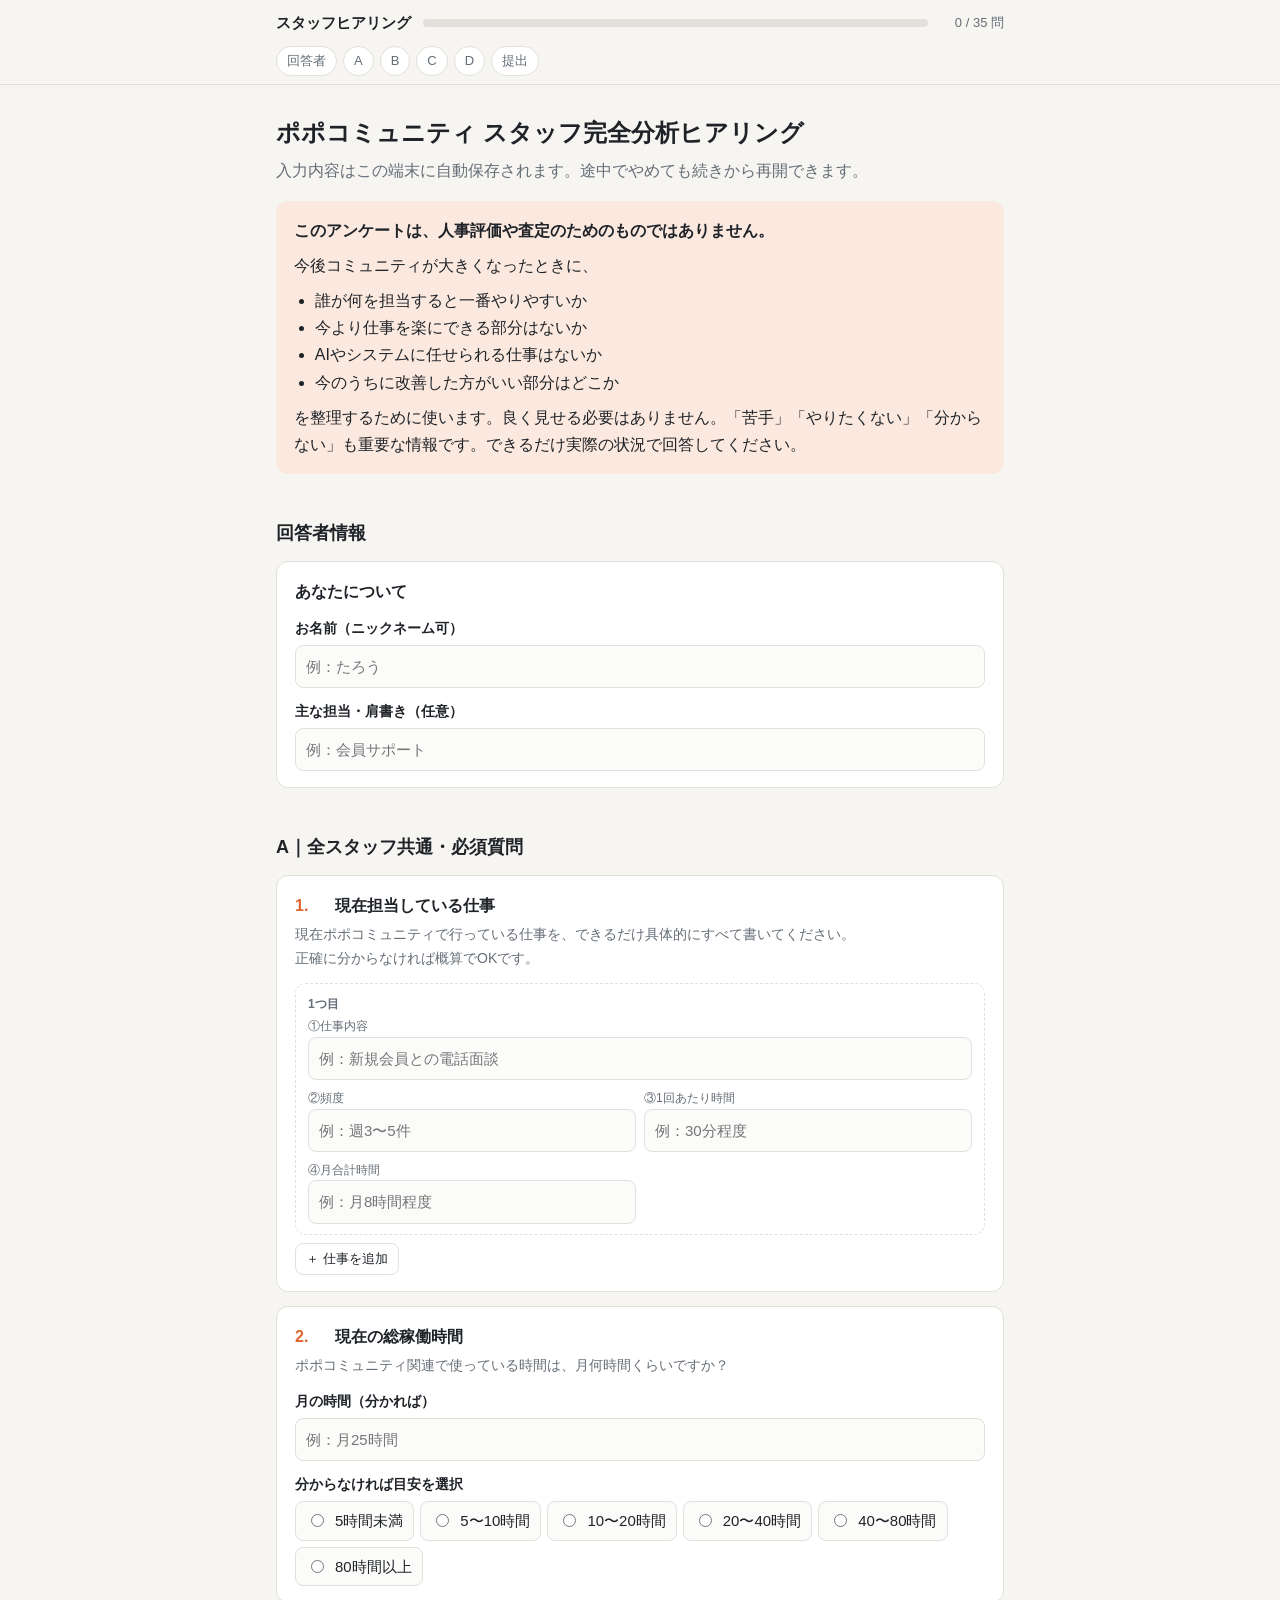
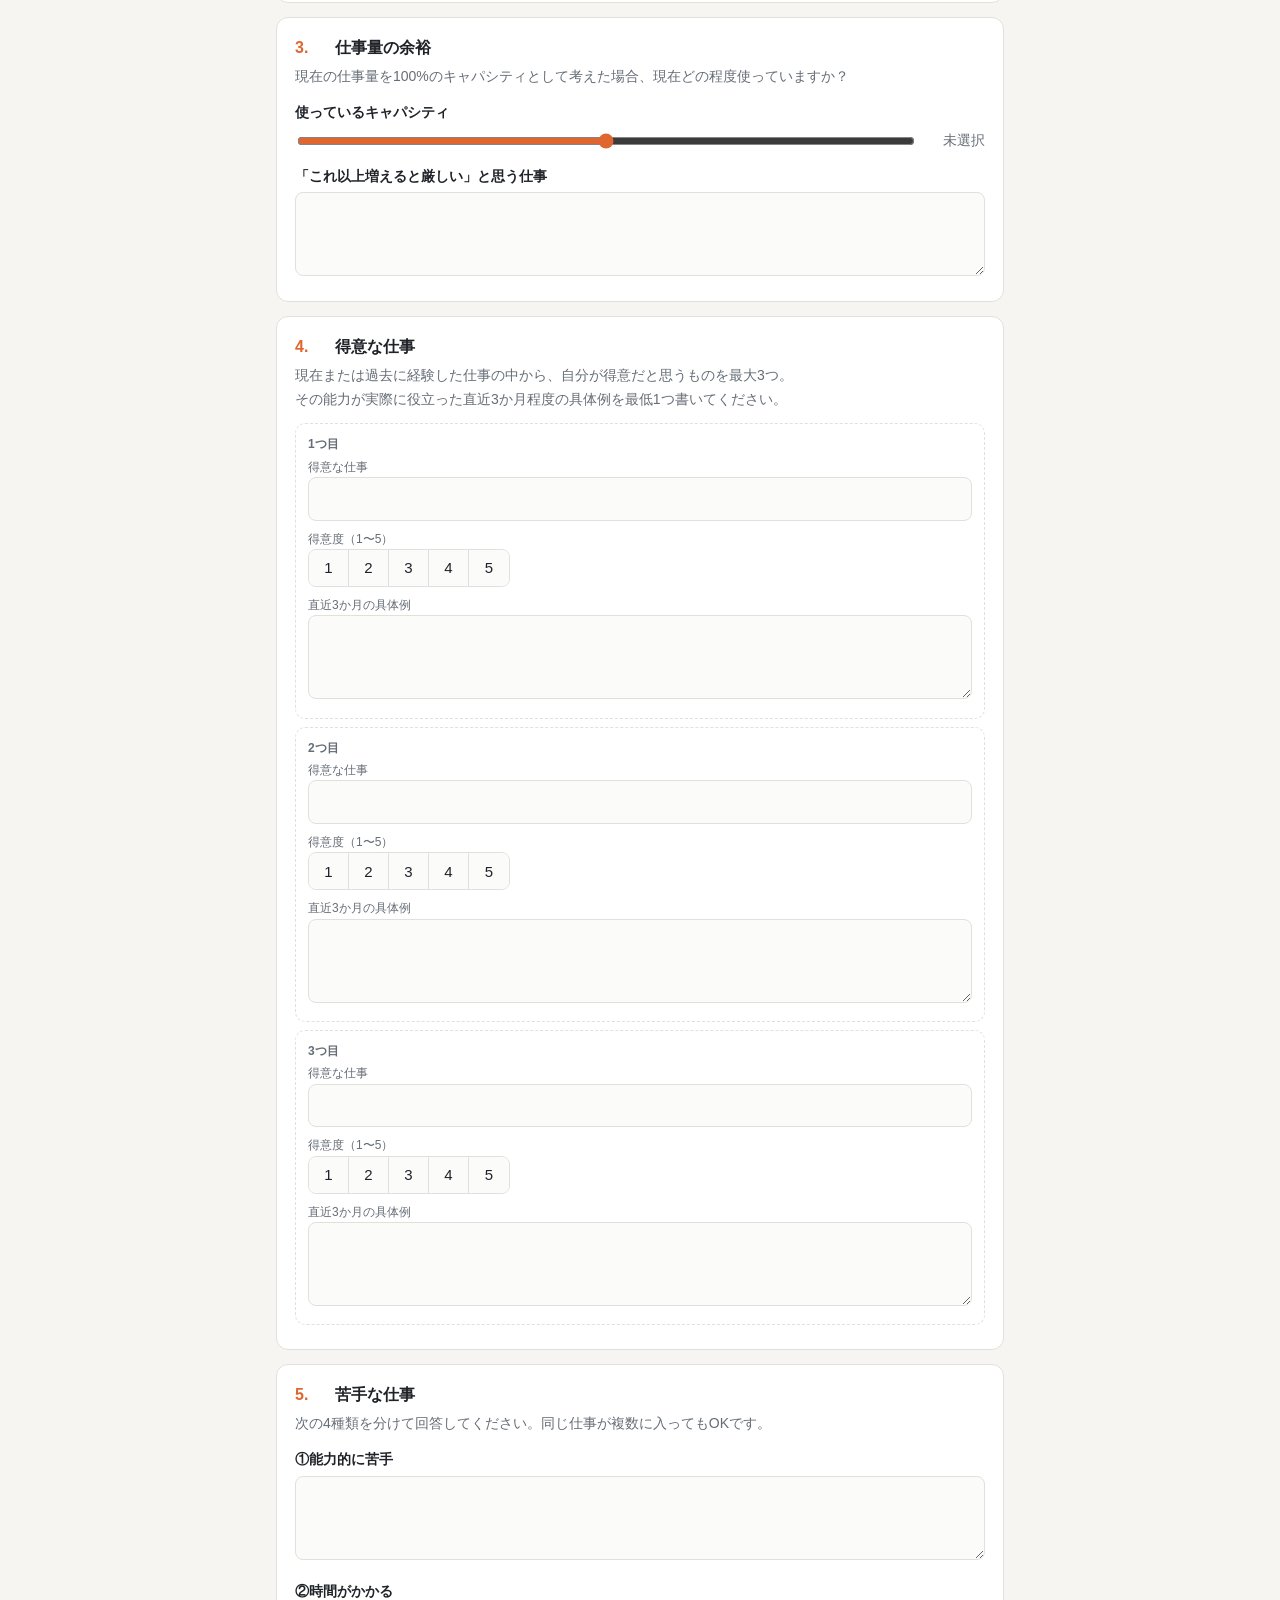
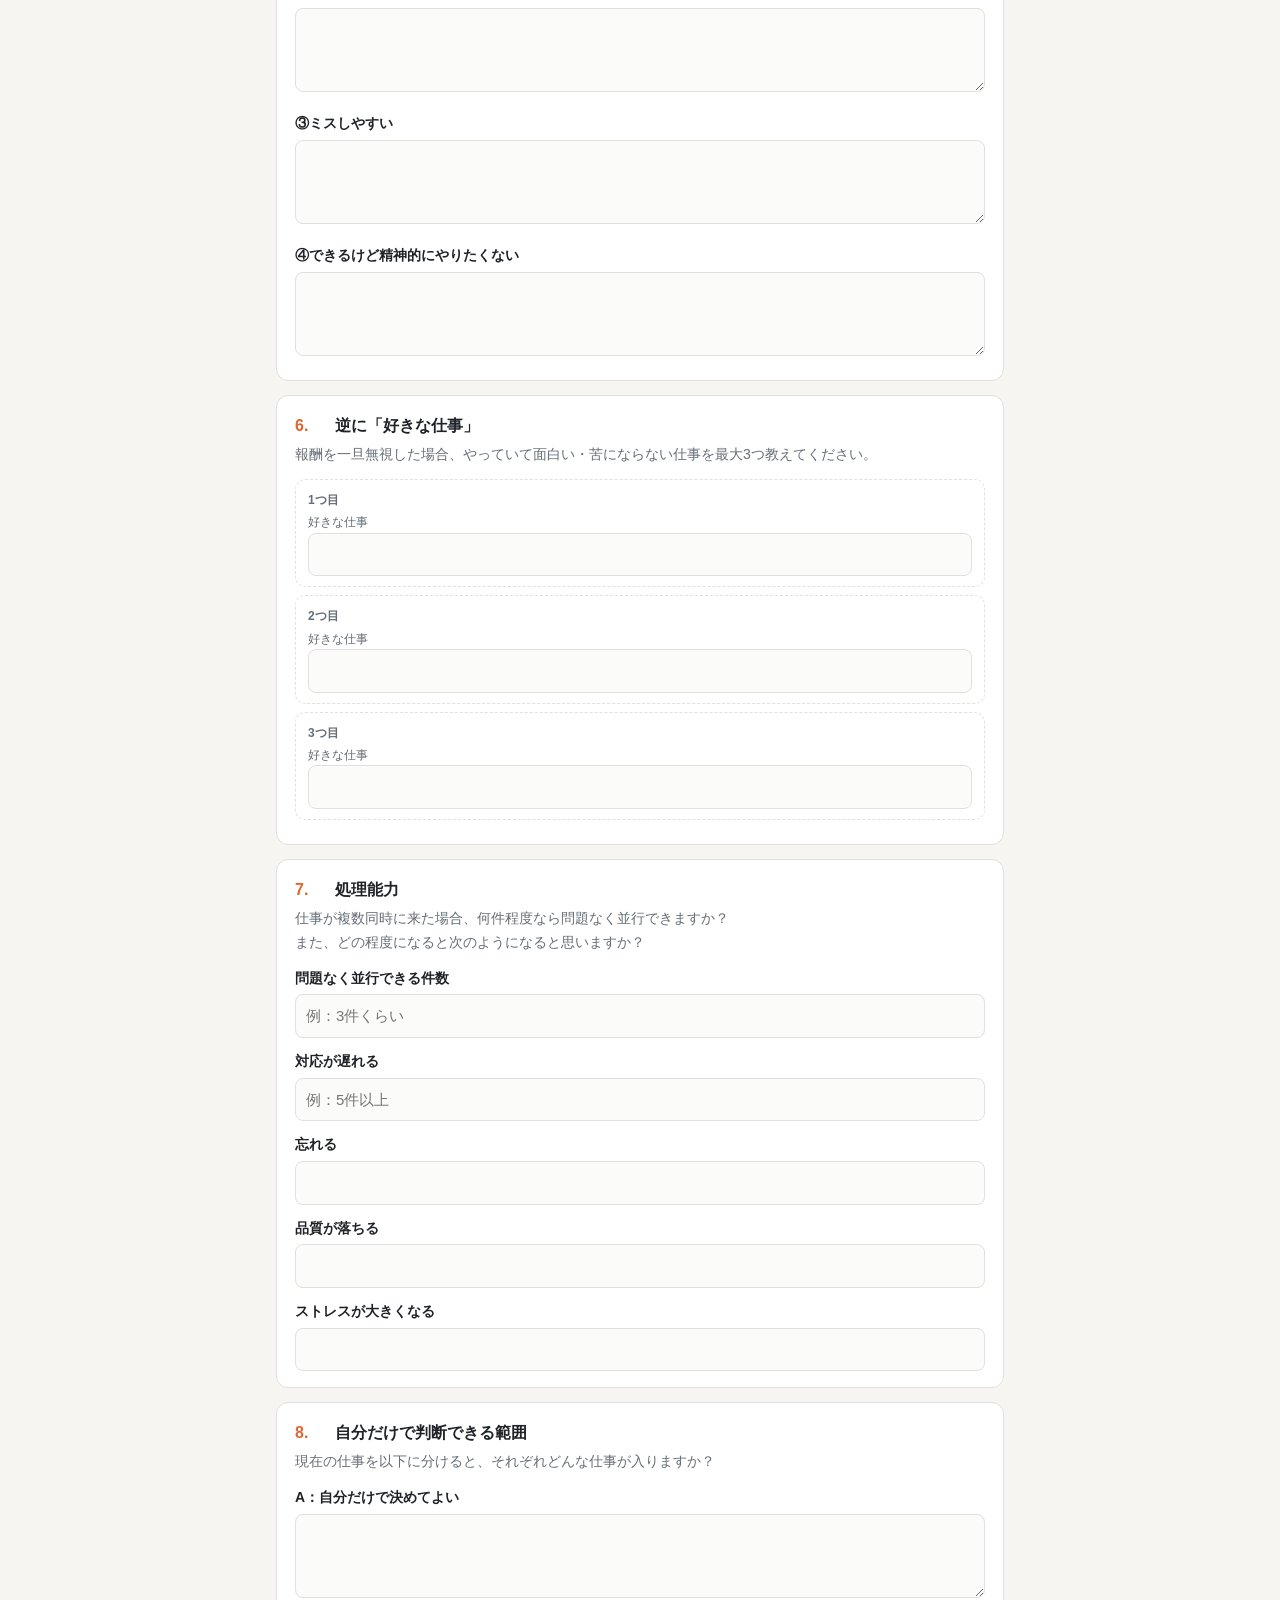
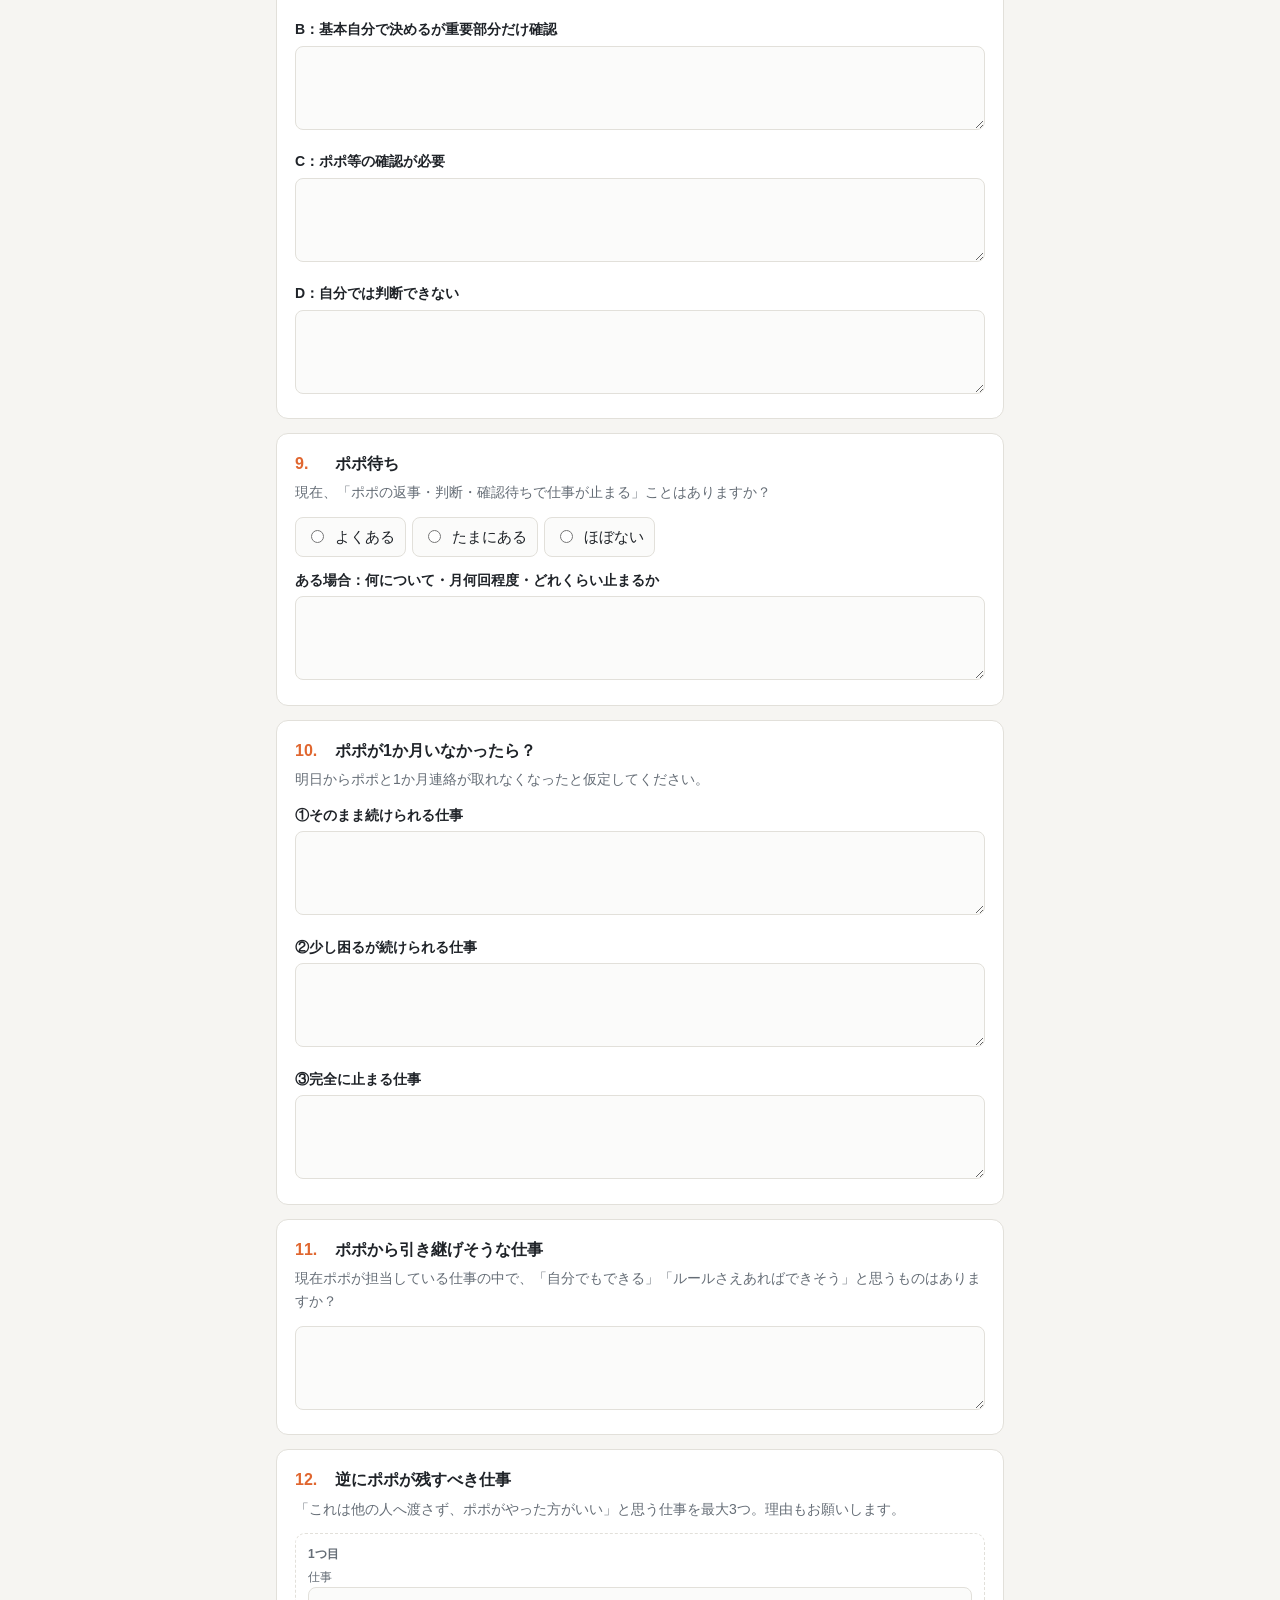
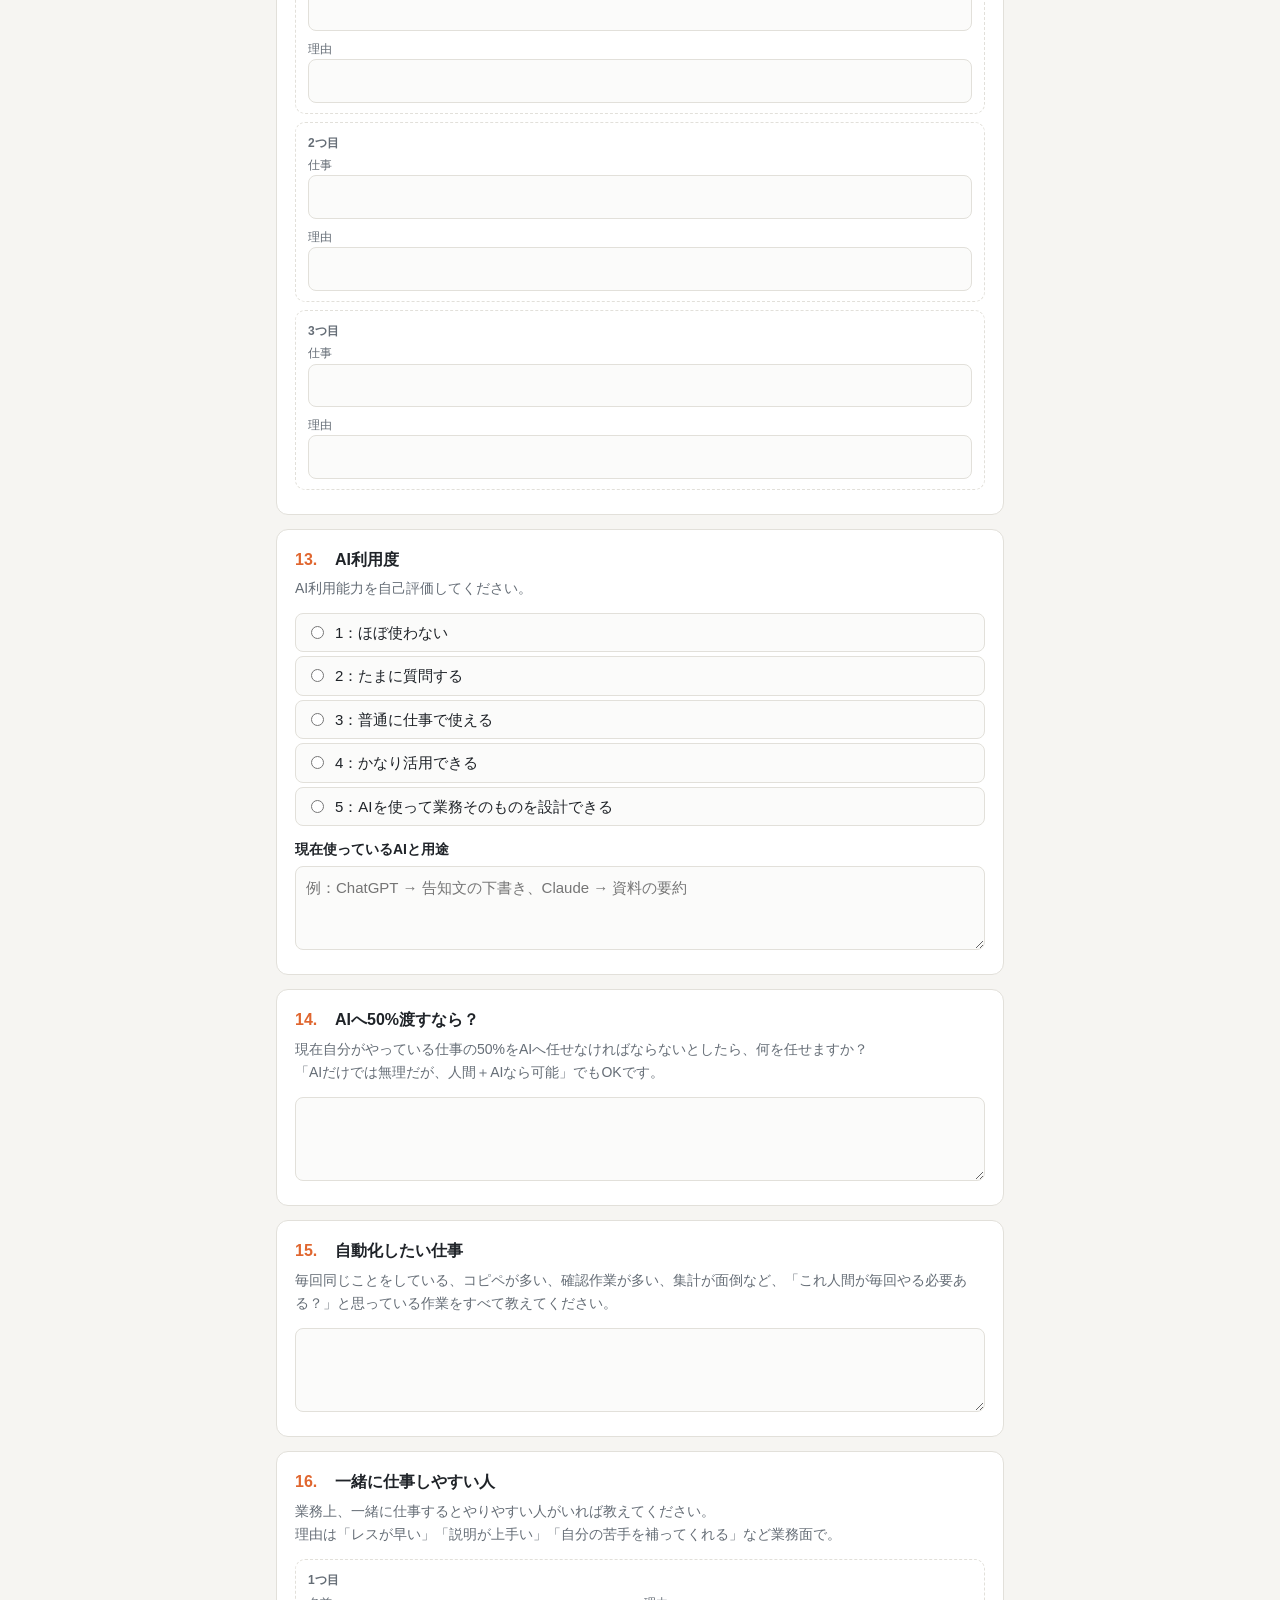
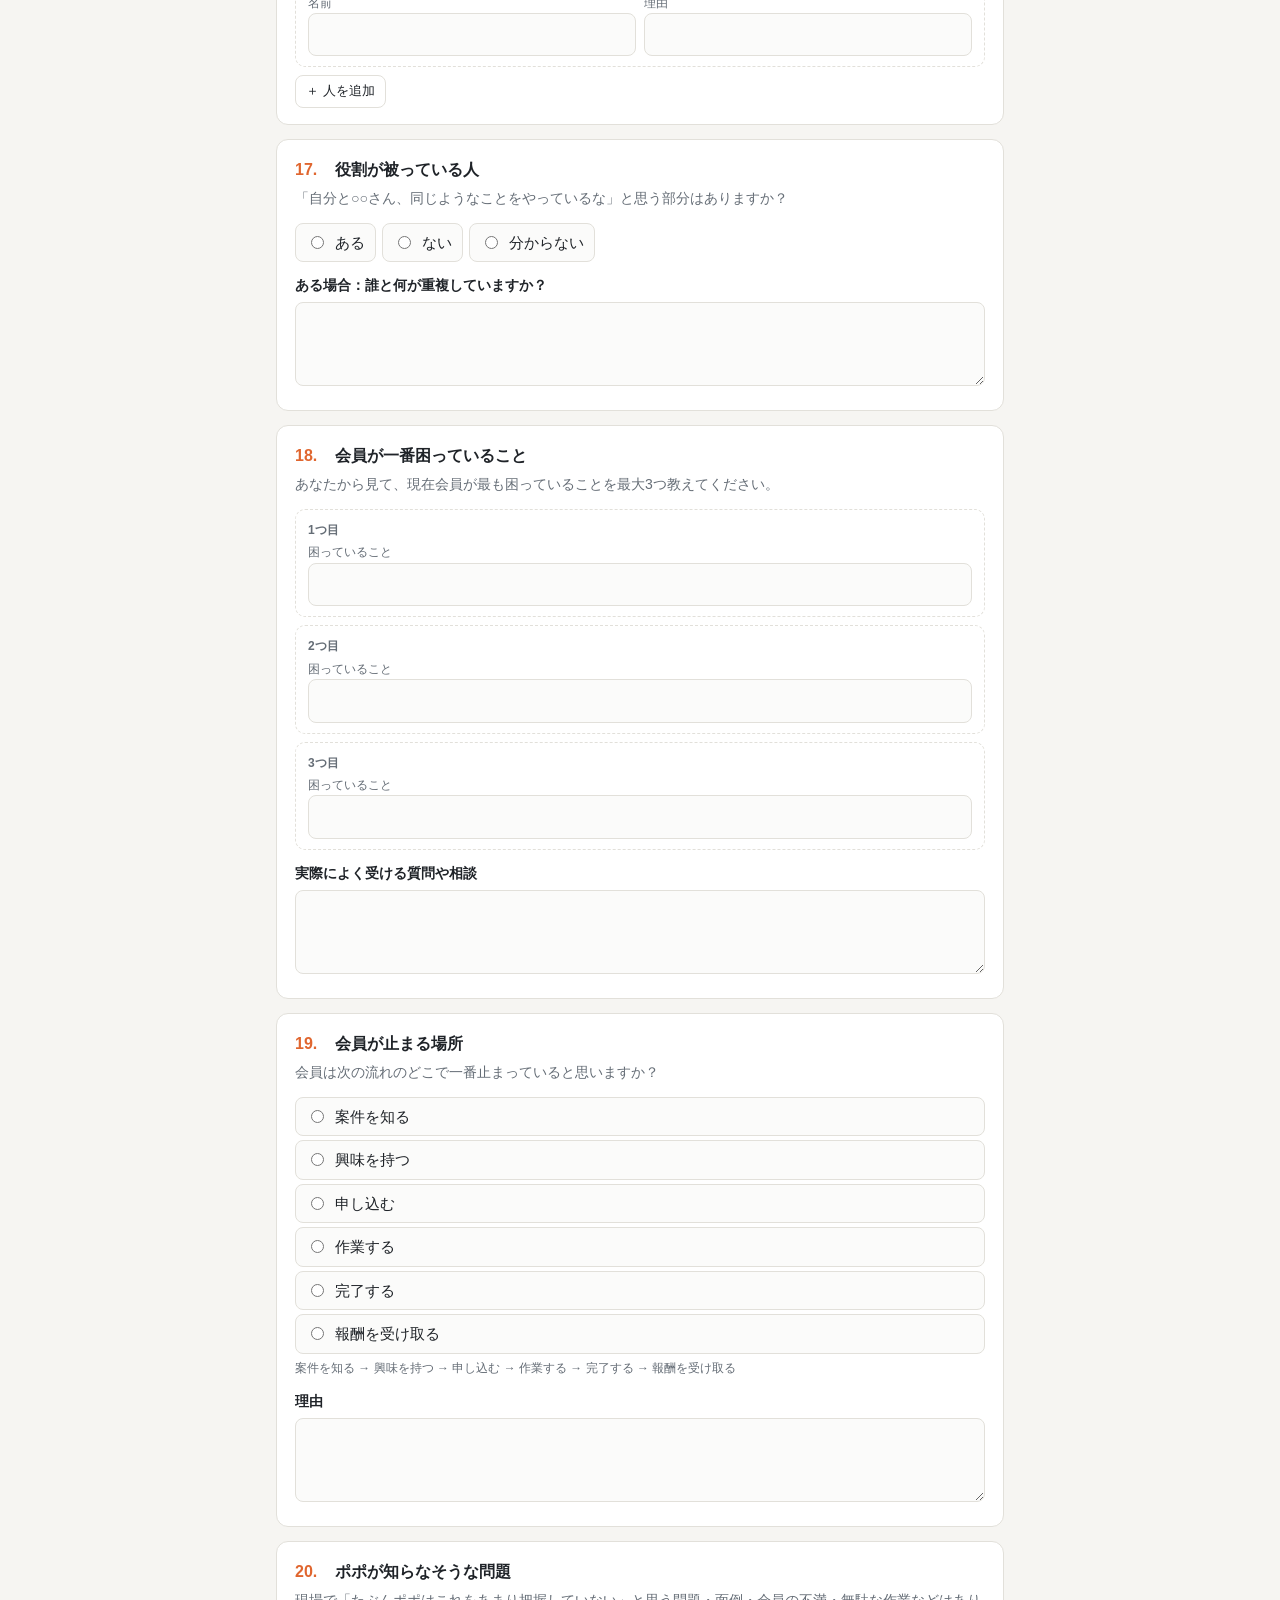
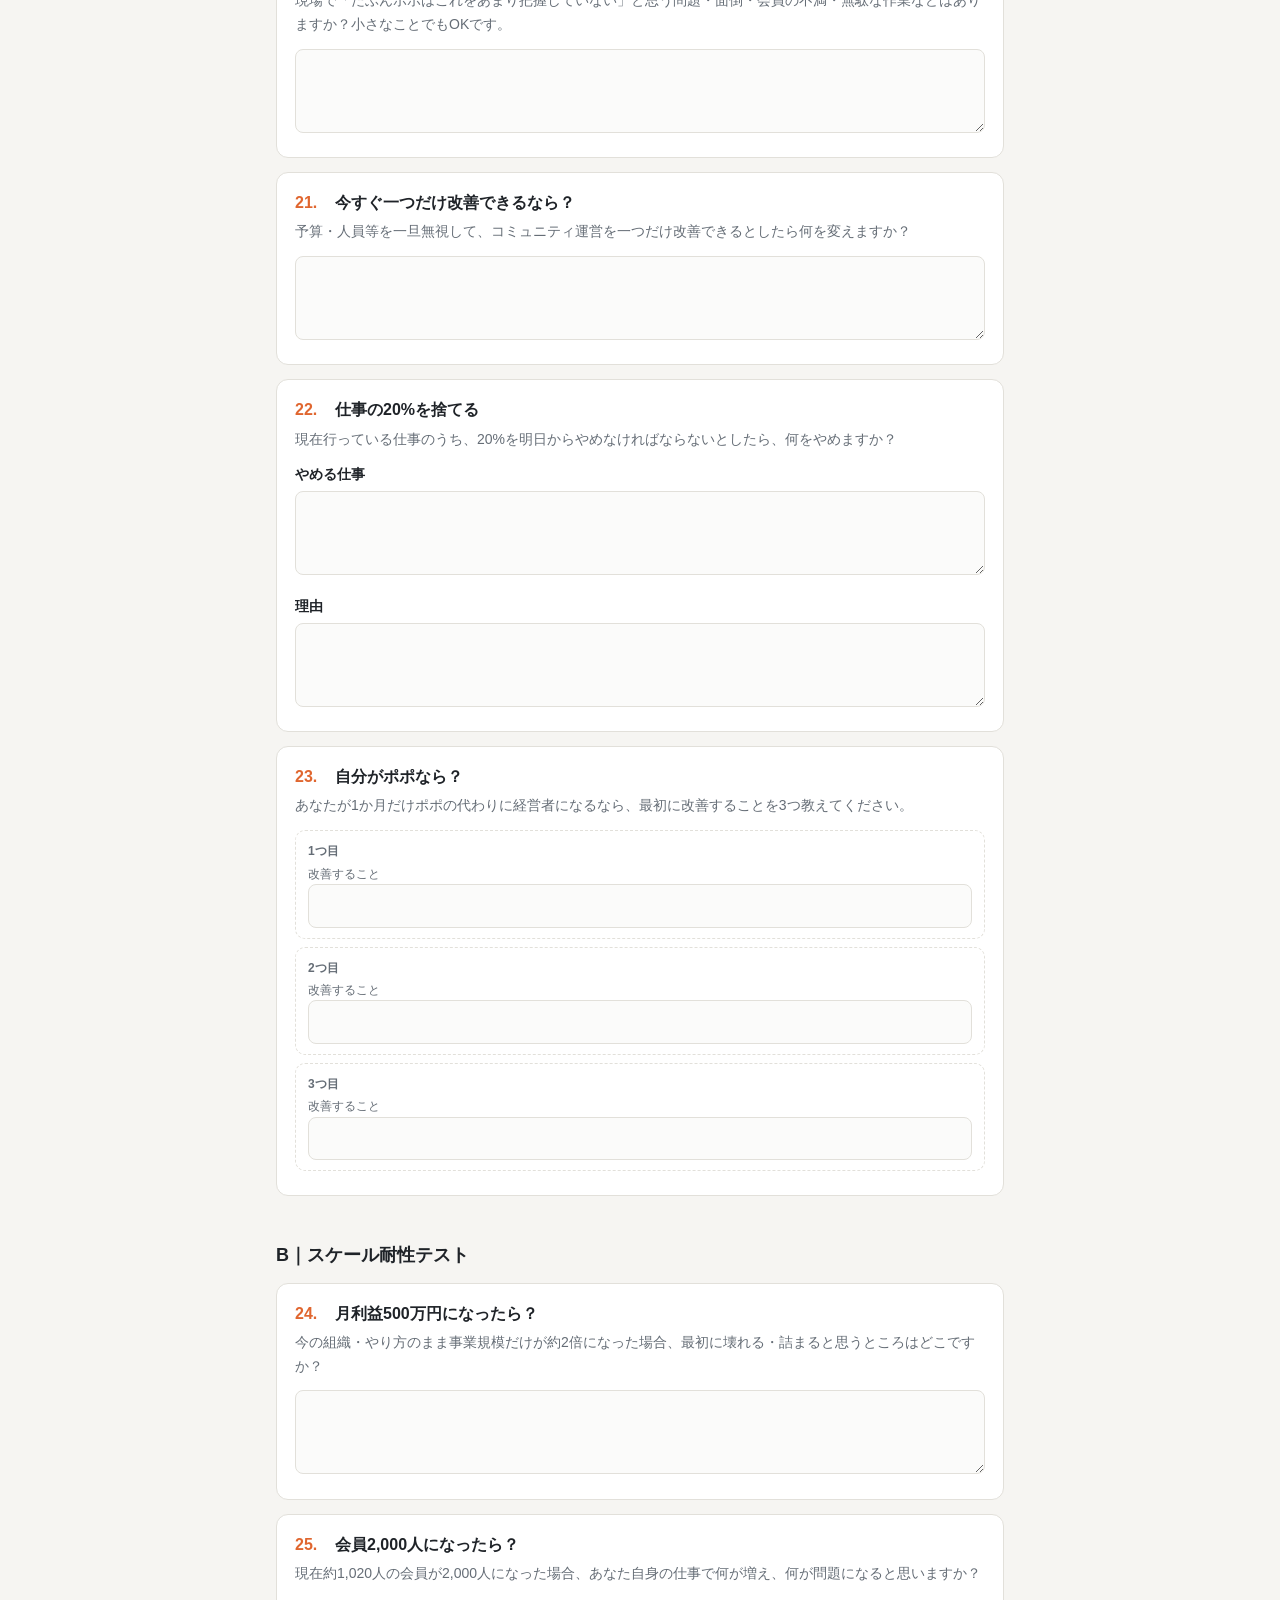
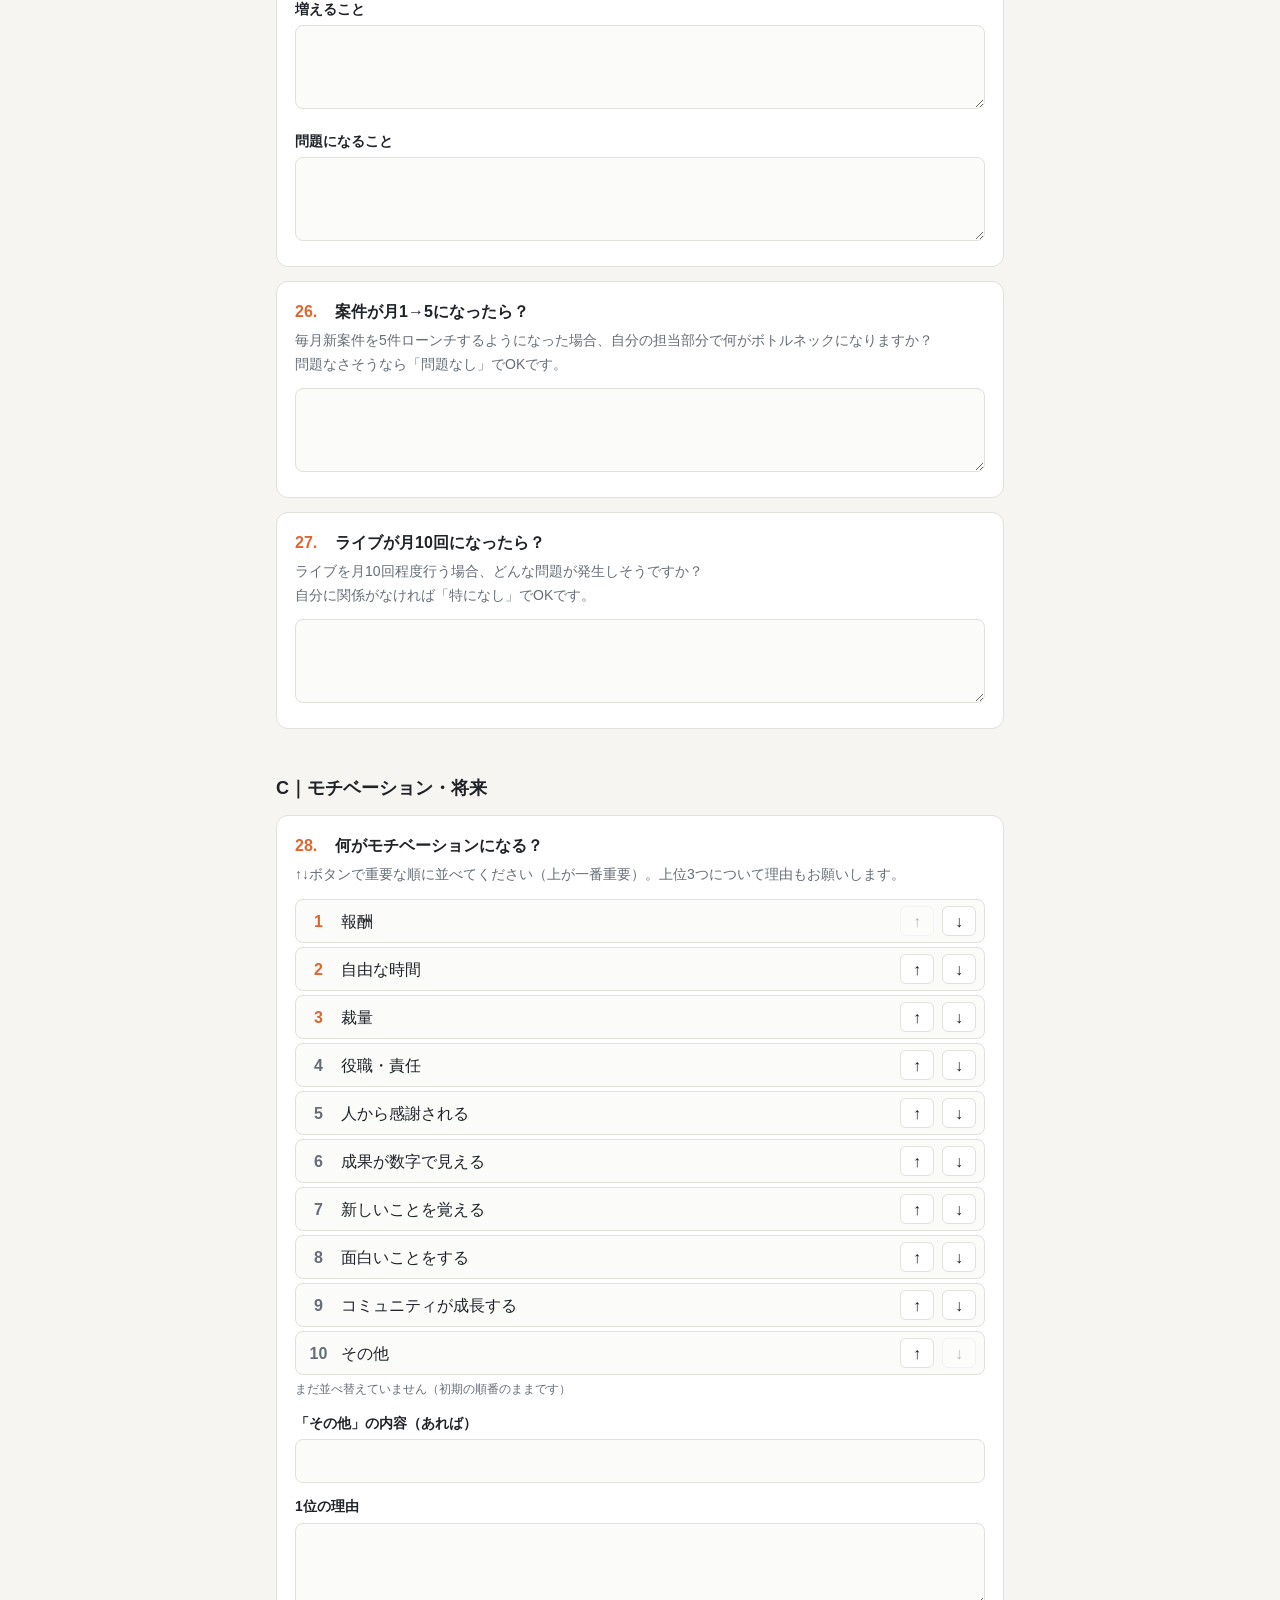
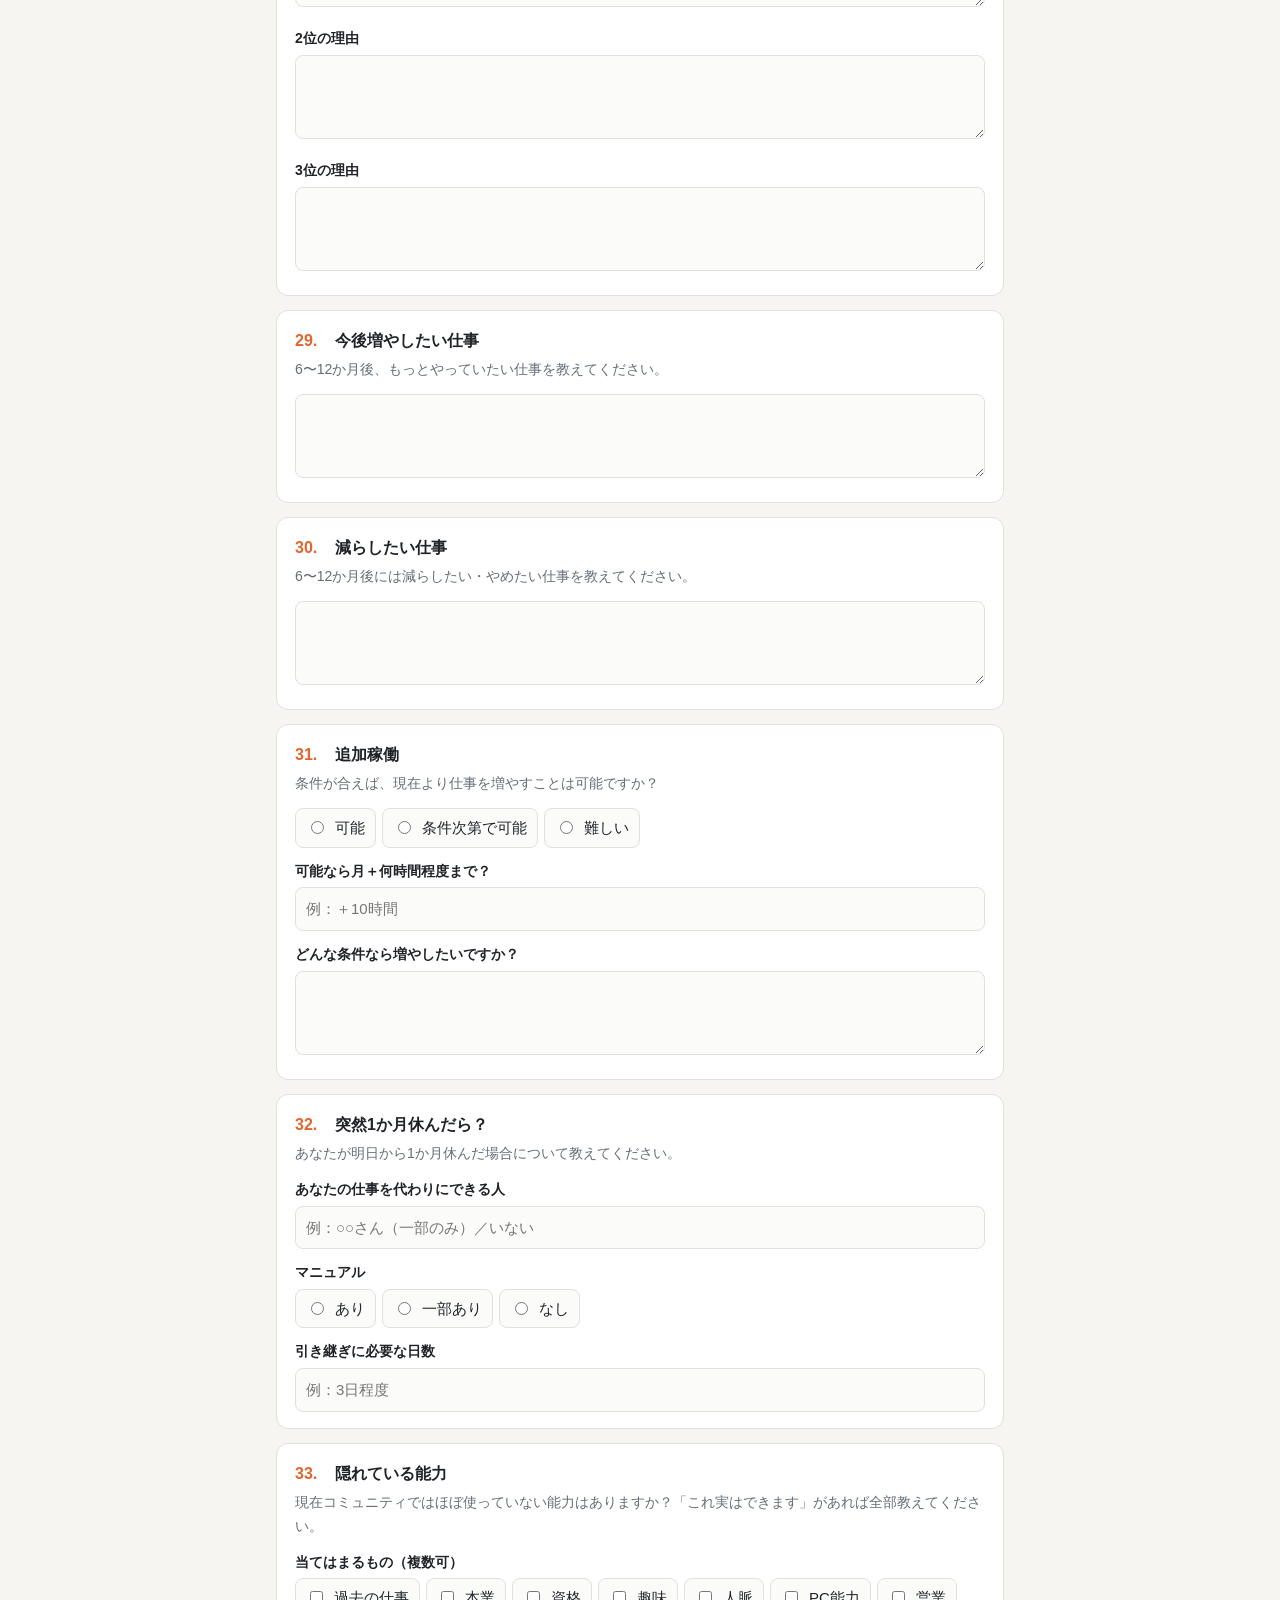
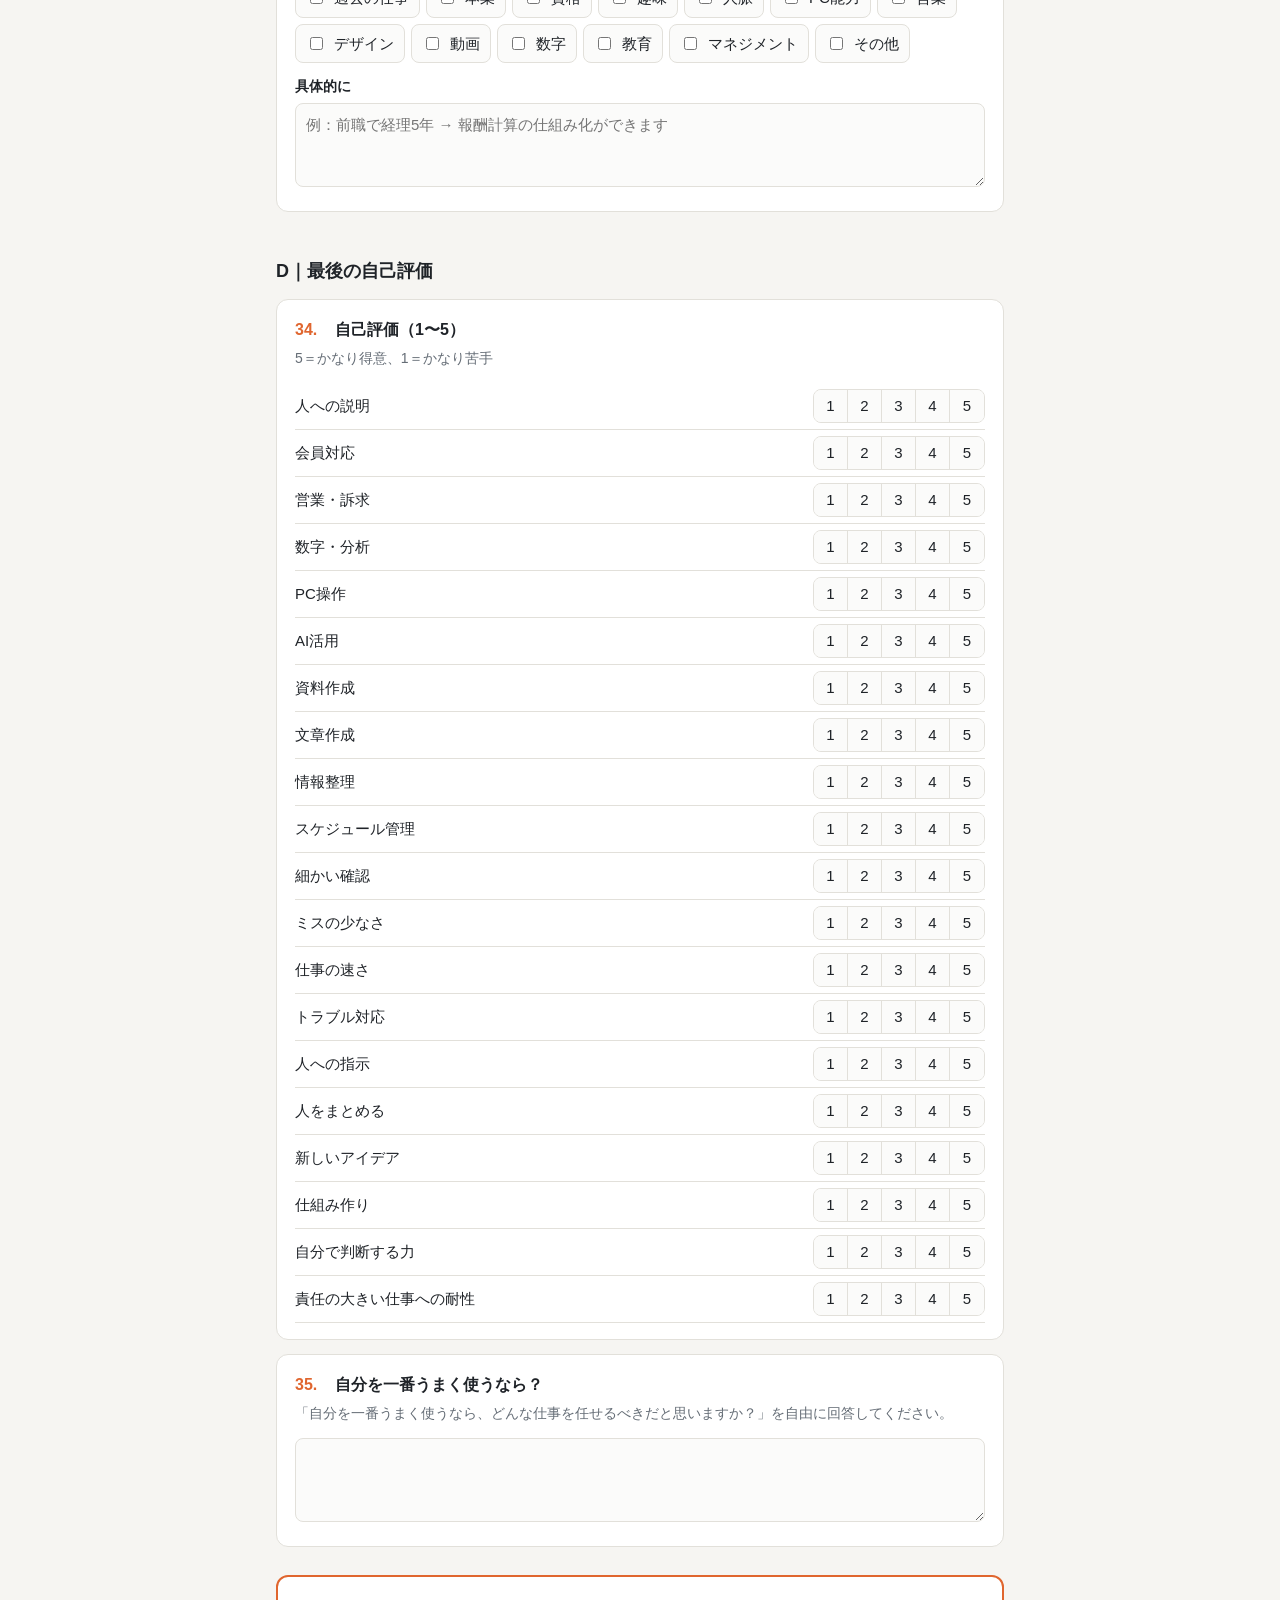
==== popo-survey/index.html @ 037daf0b "Add Popo community staff hearing survey page Static single-page survey covering all 35 questions, wi" ====
<!DOCTYPE html>
<html lang="ja">
<head>
<meta charset="UTF-8">
<meta name="viewport" content="width=device-width, initial-scale=1.0">
<meta name="robots" content="noindex">
<title>スタッフヒアリング</title>
<style>
  :root {
    --bg: #f6f5f2;
    --card: #ffffff;
    --text: #1f2328;
    --muted: #656d76;
    --line: #e2e0da;
    --accent: #e0662f;
    --accent-soft: #fbe9df;
    --accent-text: #ffffff;
    --ok: #2f8f5b;
    --field: #fbfbfa;
  }
  @media (prefers-color-scheme: dark) {
    :root:not([data-theme="light"]) {
      --bg: #17181a;
      --card: #212226;
      --text: #e8e6e3;
      --muted: #9a9ea5;
      --line: #34363b;
      --accent: #f08a55;
      --accent-soft: #3a2a21;
      --accent-text: #1a1a1a;
      --ok: #5cc28a;
      --field: #1b1c1f;
    }
  }
  :root[data-theme="dark"] {
    --bg: #17181a; --card: #212226; --text: #e8e6e3; --muted: #9a9ea5; --line: #34363b;
    --accent: #f08a55; --accent-soft: #3a2a21; --accent-text: #1a1a1a; --ok: #5cc28a; --field: #1b1c1f;
  }
  * { box-sizing: border-box; }
  body {
    margin: 0; background: var(--bg); color: var(--text);
    font-family: -apple-system, BlinkMacSystemFont, "Hiragino Sans", "Hiragino Kaku Gothic ProN", "Noto Sans JP", Meiryo, sans-serif;
    line-height: 1.7; font-size: 16px;
  }
  .wrap { max-width: 760px; margin: 0 auto; padding: 0 16px 120px; }
  header.top {
    position: sticky; top: 0; z-index: 10; background: var(--bg);
    border-bottom: 1px solid var(--line);
  }
  header.top .inner { max-width: 760px; margin: 0 auto; padding: 10px 16px; display: flex; align-items: center; gap: 12px; }
  header.top .ttl { font-weight: 700; font-size: 15px; white-space: nowrap; }
  .bar { flex: 1; height: 8px; background: var(--line); border-radius: 99px; overflow: hidden; }
  .bar > i { display: block; height: 100%; width: 0; background: var(--accent); transition: width .3s; }
  .pct { font-size: 13px; color: var(--muted); white-space: nowrap; min-width: 64px; text-align: right; }
  nav.secs { max-width: 760px; margin: 0 auto; padding: 0 16px 8px; display: flex; gap: 6px; overflow-x: auto; }
  nav.secs a {
    font-size: 13px; padding: 3px 10px; border-radius: 99px; border: 1px solid var(--line);
    color: var(--muted); text-decoration: none; white-space: nowrap; background: var(--card);
  }
  h1 { font-size: 24px; margin: 28px 0 4px; }
  .sub { color: var(--muted); margin: 0 0 16px; }
  .intro { background: var(--accent-soft); border-radius: 12px; padding: 16px 18px; margin-bottom: 20px; }
  .intro p { margin: 0 0 8px; }
  .intro ul { margin: 4px 0 8px; padding-left: 1.3em; }
  .intro p:last-child { margin-bottom: 0; }
  h2.sec { font-size: 18px; margin: 36px 0 12px; padding-top: 8px; scroll-margin-top: 100px; }
  .q {
    background: var(--card); border: 1px solid var(--line); border-radius: 12px;
    padding: 16px 18px; margin-bottom: 14px; scroll-margin-top: 100px;
  }
  .q h3 { font-size: 16px; margin: 0 0 4px; display: flex; gap: 8px; align-items: baseline; }
  .q h3 .no { color: var(--accent); font-weight: 800; min-width: 2em; }
  .q h3 .done { margin-left: auto; font-size: 12px; color: var(--ok); font-weight: 600; visibility: hidden; white-space: nowrap; }
  .q.answered h3 .done { visibility: visible; }
  .desc { color: var(--muted); font-size: 14px; margin: 0 0 10px; white-space: pre-line; }
  .part { margin-top: 12px; }
  .part > label.pl, .part > .pl { display: block; font-size: 14px; font-weight: 600; margin-bottom: 4px; }
  input[type=text], input[type=number], textarea {
    width: 100%; font: inherit; font-size: 15px; color: var(--text); background: var(--field);
    border: 1px solid var(--line); border-radius: 8px; padding: 8px 10px;
  }
  textarea { min-height: 84px; resize: vertical; }
  input:focus, textarea:focus { outline: 2px solid var(--accent); outline-offset: -1px; border-color: transparent; }
  .opts { display: flex; flex-direction: column; gap: 4px; }
  .opts.inline { flex-direction: row; flex-wrap: wrap; gap: 6px; }
  .opt {
    display: flex; gap: 8px; align-items: flex-start; padding: 6px 10px; border: 1px solid var(--line);
    border-radius: 8px; cursor: pointer; font-size: 15px; background: var(--field);
  }
  .opt input { margin-top: 6px; accent-color: var(--accent); }
  .opt.on { border-color: var(--accent); background: var(--accent-soft); }
  .scale { display: inline-flex; border: 1px solid var(--line); border-radius: 8px; overflow: hidden; }
  .scale button {
    font: inherit; font-size: 15px; width: 40px; height: 36px; border: 0; border-right: 1px solid var(--line);
    background: var(--field); color: var(--text); cursor: pointer;
  }
  .scale button:last-child { border-right: 0; }
  .scale button.on { background: var(--accent); color: var(--accent-text); font-weight: 700; }
  .scale-hint { font-size: 12px; color: var(--muted); margin-left: 8px; }
  .rows .row {
    border: 1px dashed var(--line); border-radius: 10px; padding: 10px 12px; margin-bottom: 8px; position: relative;
  }
  .rows .row .rn { font-size: 12px; color: var(--muted); font-weight: 700; margin-bottom: 2px; }
  .rows .row .cols { display: grid; grid-template-columns: 1fr 1fr; gap: 8px; }
  .rows .row .cols .c.full { grid-column: 1 / -1; }
  .rows .row .cols .c label { font-size: 12px; color: var(--muted); display: block; }
  .rows .del {
    position: absolute; top: 6px; right: 8px; border: 0; background: none; color: var(--muted);
    cursor: pointer; font-size: 13px;
  }
  .btn {
    font: inherit; font-size: 14px; padding: 7px 14px; border-radius: 8px; cursor: pointer;
    border: 1px solid var(--line); background: var(--card); color: var(--text);
  }
  .btn.primary { background: var(--accent); color: var(--accent-text); border-color: var(--accent); font-weight: 700; }
  .btn.small { font-size: 13px; padding: 4px 10px; }
  .pctwrap { display: flex; align-items: center; gap: 12px; }
  .pctwrap input[type=range] { flex: 1; accent-color: var(--accent); }
  .pctwrap .val { min-width: 56px; font-weight: 700; font-size: 18px; text-align: right; }
  .pctwrap .val.empty { color: var(--muted); font-weight: 400; font-size: 14px; }
  ol.rank { list-style: none; padding: 0; margin: 0; }
  ol.rank li {
    display: flex; align-items: center; gap: 8px; padding: 6px 8px; border: 1px solid var(--line);
    border-radius: 8px; margin-bottom: 4px; background: var(--field);
  }
  ol.rank li .n { width: 1.8em; text-align: center; font-weight: 800; color: var(--muted); }
  ol.rank li:nth-child(-n+3) .n { color: var(--accent); }
  ol.rank li .nm { flex: 1; }
  ol.rank li button {
    font: inherit; border: 1px solid var(--line); background: var(--card); color: var(--text);
    border-radius: 6px; width: 34px; height: 30px; cursor: pointer;
  }
  ol.rank li button:disabled { opacity: .3; cursor: default; }
  .grid { width: 100%; border-collapse: collapse; }
  .grid td { padding: 6px 0; border-bottom: 1px solid var(--line); vertical-align: middle; }
  .grid td:first-child { padding-right: 8px; font-size: 15px; }
  .grid td:last-child { text-align: right; white-space: nowrap; }
  .grid .scale button { width: 34px; height: 32px; }
  .note { font-size: 12px; color: var(--muted); margin-top: 4px; }
  .finish {
    background: var(--card); border: 2px solid var(--accent); border-radius: 12px; padding: 18px; margin-top: 28px;
  }
  .finish h2 { margin: 0 0 6px; font-size: 18px; }
  .actions { display: flex; flex-wrap: wrap; gap: 8px; margin-top: 10px; }
  .saved { font-size: 12px; color: var(--muted); }
  dialog {
    width: min(720px, calc(100vw - 32px)); max-height: calc(100vh - 48px); border: 1px solid var(--line);
    border-radius: 12px; padding: 0; background: var(--card); color: var(--text);
  }
  dialog::backdrop { background: rgba(0,0,0,.45); }
  dialog .dh { padding: 14px 16px; border-bottom: 1px solid var(--line); display: flex; align-items: center; gap: 8px; }
  dialog .dh b { flex: 1; }
  dialog pre {
    margin: 0; padding: 14px 16px; white-space: pre-wrap; word-break: break-word; font-size: 13px;
    max-height: 60vh; overflow: auto; font-family: inherit;
  }
  dialog .df { padding: 12px 16px; border-top: 1px solid var(--line); display: flex; flex-wrap: wrap; gap: 8px; }
  .toast {
    position: fixed; left: 50%; bottom: 24px; transform: translateX(-50%); background: var(--text); color: var(--bg);
    padding: 8px 16px; border-radius: 99px; font-size: 14px; opacity: 0; transition: opacity .2s; pointer-events: none; z-index: 50;
  }
  .toast.show { opacity: 1; }
  @media (max-width: 560px) {
    .rows .row .cols { grid-template-columns: 1fr; }
    .grid td { display: block; border: 0; padding: 2px 0; text-align: left !important; }
    .grid tr { display: block; border-bottom: 1px solid var(--line); padding: 6px 0; }
    header.top .ttl { display: none; }
  }
  @media print {
    header.top, .actions, .finish, .rows .del, .addrow { display: none !important; }
    .q { break-inside: avoid; }
  }
</style>
</head>
<body>

<header class="top">
  <div class="inner">
    <span class="ttl">スタッフヒアリング</span>
    <div class="bar"><i id="barFill"></i></div>
    <span class="pct" id="pct">0 / 0</span>
  </div>
  <nav class="secs" id="secNav"></nav>
</header>

<div class="wrap">
  <h1>ポポコミュニティ スタッフ完全分析ヒアリング</h1>
  <p class="sub">入力内容はこの端末に自動保存されます。途中でやめても続きから再開できます。</p>

  <div class="intro">
    <p><b>このアンケートは、人事評価や査定のためのものではありません。</b></p>
    <p>今後コミュニティが大きくなったときに、</p>
    <ul>
      <li>誰が何を担当すると一番やりやすいか</li>
      <li>今より仕事を楽にできる部分はないか</li>
      <li>AIやシステムに任せられる仕事はないか</li>
      <li>今のうちに改善した方がいい部分はどこか</li>
    </ul>
    <p>を整理するために使います。良く見せる必要はありません。「苦手」「やりたくない」「分からない」も重要な情報です。できるだけ実際の状況で回答してください。</p>
  </div>

  <div id="form"></div>

  <div class="finish" id="finish">
    <h2>回答を提出する</h2>
    <p class="desc" style="margin:0">「回答をまとめる」を押すと、全回答が1つのテキストになります。コピーしてポポにLINE等で送るか、ファイルを保存して送ってください。</p>
    <div class="actions">
      <button class="btn primary" id="btnExport">回答をまとめる</button>
      <button class="btn" id="btnJson">バックアップ保存（JSON）</button>
      <button class="btn" id="btnImport">バックアップから復元</button>
      <button class="btn" id="btnPrint">印刷 / PDF</button>
      <button class="btn" id="btnReset">すべて消去</button>
      <input type="file" id="fileIn" accept="application/json,.json" hidden>
    </div>
    <p class="saved" id="savedAt"></p>
  </div>
</div>

<dialog id="dlg">
  <div class="dh"><b>回答まとめ</b><button class="btn small" id="dlgClose">閉じる</button></div>
  <pre id="dlgText"></pre>
  <div class="df">
    <button class="btn primary" id="dlgCopy">テキストをコピー</button>
    <button class="btn" id="dlgDl">テキストファイルを保存</button>
  </div>
</dialog>

<div class="toast" id="toast"></div>

<script>
(function () {
  "use strict";

  // ---------- 質問定義 ----------
  var SECTIONS = [
    { id: "S0", title: "回答者情報" },
    { id: "A", title: "A｜全スタッフ共通・必須質問" },
    { id: "B", title: "B｜スケール耐性テスト" },
    { id: "C", title: "C｜モチベーション・将来" },
    { id: "D", title: "D｜最後の自己評価" }
  ];

  var Q = [
    { id: "q0", sec: "S0", no: "", title: "あなたについて", parts: [
      { k: "text", key: "name", label: "お名前（ニックネーム可）", ph: "例：たろう" },
      { k: "text", key: "role", label: "主な担当・肩書き（任意）", ph: "例：会員サポート" }
    ]},

    // ---- A ----
    { id: "q1", sec: "A", no: "1", title: "現在担当している仕事",
      desc: "現在ポポコミュニティで行っている仕事を、できるだけ具体的にすべて書いてください。\n正確に分からなければ概算でOKです。",
      parts: [
        { k: "rows", key: "tasks", min: 1, max: 30, addLabel: "＋ 仕事を追加", cols: [
          { key: "what", label: "①仕事内容", ph: "例：新規会員との電話面談", full: true },
          { key: "freq", label: "②頻度", ph: "例：週3〜5件" },
          { key: "per", label: "③1回あたり時間", ph: "例：30分程度" },
          { key: "month", label: "④月合計時間", ph: "例：月8時間程度" }
        ]}
      ]},
    { id: "q2", sec: "A", no: "2", title: "現在の総稼働時間",
      desc: "ポポコミュニティ関連で使っている時間は、月何時間くらいですか？",
      parts: [
        { k: "text", key: "hours", label: "月の時間（分かれば）", ph: "例：月25時間" },
        { k: "radio", key: "range", label: "分からなければ目安を選択", inline: true,
          opts: ["5時間未満", "5〜10時間", "10〜20時間", "20〜40時間", "40〜80時間", "80時間以上"] }
      ]},
    { id: "q3", sec: "A", no: "3", title: "仕事量の余裕",
      desc: "現在の仕事量を100%のキャパシティとして考えた場合、現在どの程度使っていますか？",
      parts: [
        { k: "percent", key: "usage", label: "使っているキャパシティ" },
        { k: "area", key: "hard", label: "「これ以上増えると厳しい」と思う仕事" }
      ]},
    { id: "q4", sec: "A", no: "4", title: "得意な仕事",
      desc: "現在または過去に経験した仕事の中から、自分が得意だと思うものを最大3つ。\nその能力が実際に役立った直近3か月程度の具体例を最低1つ書いてください。",
      parts: [
        { k: "rows", key: "items", fixed: 3, cols: [
          { key: "what", label: "得意な仕事", ph: "", full: true },
          { key: "lv", label: "得意度（1〜5）", k: "scale", full: true },
          { key: "ex", label: "直近3か月の具体例", k: "area", full: true }
        ]}
      ]},
    { id: "q5", sec: "A", no: "5", title: "苦手な仕事",
      desc: "次の4種類を分けて回答してください。同じ仕事が複数に入ってもOKです。",
      parts: [
        { k: "area", key: "ability", label: "①能力的に苦手" },
        { k: "area", key: "slow", label: "②時間がかかる" },
        { k: "area", key: "mistake", label: "③ミスしやすい" },
        { k: "area", key: "mental", label: "④できるけど精神的にやりたくない" }
      ]},
    { id: "q6", sec: "A", no: "6", title: "逆に「好きな仕事」",
      desc: "報酬を一旦無視した場合、やっていて面白い・苦にならない仕事を最大3つ教えてください。",
      parts: [
        { k: "rows", key: "items", fixed: 3, cols: [ { key: "what", label: "好きな仕事", full: true } ] }
      ]},
    { id: "q7", sec: "A", no: "7", title: "処理能力",
      desc: "仕事が複数同時に来た場合、何件程度なら問題なく並行できますか？\nまた、どの程度になると次のようになると思いますか？",
      parts: [
        { k: "text", key: "ok", label: "問題なく並行できる件数", ph: "例：3件くらい" },
        { k: "text", key: "late", label: "対応が遅れる", ph: "例：5件以上" },
        { k: "text", key: "forget", label: "忘れる", ph: "" },
        { k: "text", key: "quality", label: "品質が落ちる", ph: "" },
        { k: "text", key: "stress", label: "ストレスが大きくなる", ph: "" }
      ]},
    { id: "q8", sec: "A", no: "8", title: "自分だけで判断できる範囲",
      desc: "現在の仕事を以下に分けると、それぞれどんな仕事が入りますか？",
      parts: [
        { k: "area", key: "a", label: "A：自分だけで決めてよい" },
        { k: "area", key: "b", label: "B：基本自分で決めるが重要部分だけ確認" },
        { k: "area", key: "c", label: "C：ポポ等の確認が必要" },
        { k: "area", key: "d", label: "D：自分では判断できない" }
      ]},
    { id: "q9", sec: "A", no: "9", title: "ポポ待ち",
      desc: "現在、「ポポの返事・判断・確認待ちで仕事が止まる」ことはありますか？",
      parts: [
        { k: "radio", key: "has", inline: true, opts: ["よくある", "たまにある", "ほぼない"] },
        { k: "area", key: "detail", label: "ある場合：何について・月何回程度・どれくらい止まるか" }
      ]},
    { id: "q10", sec: "A", no: "10", title: "ポポが1か月いなかったら？",
      desc: "明日からポポと1か月連絡が取れなくなったと仮定してください。",
      parts: [
        { k: "area", key: "keep", label: "①そのまま続けられる仕事" },
        { k: "area", key: "trouble", label: "②少し困るが続けられる仕事" },
        { k: "area", key: "stop", label: "③完全に止まる仕事" }
      ]},
    { id: "q11", sec: "A", no: "11", title: "ポポから引き継げそうな仕事",
      desc: "現在ポポが担当している仕事の中で、「自分でもできる」「ルールさえあればできそう」と思うものはありますか？",
      parts: [ { k: "area", key: "v" } ]},
    { id: "q12", sec: "A", no: "12", title: "逆にポポが残すべき仕事",
      desc: "「これは他の人へ渡さず、ポポがやった方がいい」と思う仕事を最大3つ。理由もお願いします。",
      parts: [
        { k: "rows", key: "items", fixed: 3, cols: [
          { key: "what", label: "仕事", full: true },
          { key: "why", label: "理由", full: true }
        ]}
      ]},
    { id: "q13", sec: "A", no: "13", title: "AI利用度",
      desc: "AI利用能力を自己評価してください。",
      parts: [
        { k: "scale", key: "lv", opts: [
          "ほぼ使わない", "たまに質問する", "普通に仕事で使える", "かなり活用できる", "AIを使って業務そのものを設計できる"
        ]},
        { k: "area", key: "tools", label: "現在使っているAIと用途", ph: "例：ChatGPT → 告知文の下書き、Claude → 資料の要約" }
      ]},
    { id: "q14", sec: "A", no: "14", title: "AIへ50%渡すなら？",
      desc: "現在自分がやっている仕事の50%をAIへ任せなければならないとしたら、何を任せますか？\n「AIだけでは無理だが、人間＋AIなら可能」でもOKです。",
      parts: [ { k: "area", key: "v" } ]},
    { id: "q15", sec: "A", no: "15", title: "自動化したい仕事",
      desc: "毎回同じことをしている、コピペが多い、確認作業が多い、集計が面倒など、「これ人間が毎回やる必要ある？」と思っている作業をすべて教えてください。",
      parts: [ { k: "area", key: "v" } ]},
    { id: "q16", sec: "A", no: "16", title: "一緒に仕事しやすい人",
      desc: "業務上、一緒に仕事するとやりやすい人がいれば教えてください。\n理由は「レスが早い」「説明が上手い」「自分の苦手を補ってくれる」など業務面で。",
      parts: [
        { k: "rows", key: "items", min: 1, max: 10, addLabel: "＋ 人を追加", cols: [
          { key: "who", label: "名前" },
          { key: "why", label: "理由" }
        ]}
      ]},
    { id: "q17", sec: "A", no: "17", title: "役割が被っている人",
      desc: "「自分と○○さん、同じようなことをやっているな」と思う部分はありますか？",
      parts: [
        { k: "radio", key: "has", inline: true, opts: ["ある", "ない", "分からない"] },
        { k: "area", key: "detail", label: "ある場合：誰と何が重複していますか？" }
      ]},
    { id: "q18", sec: "A", no: "18", title: "会員が一番困っていること",
      desc: "あなたから見て、現在会員が最も困っていることを最大3つ教えてください。",
      parts: [
        { k: "rows", key: "items", fixed: 3, cols: [ { key: "what", label: "困っていること", full: true } ] },
        { k: "area", key: "faq", label: "実際によく受ける質問や相談" }
      ]},
    { id: "q19", sec: "A", no: "19", title: "会員が止まる場所",
      desc: "会員は次の流れのどこで一番止まっていると思いますか？",
      parts: [
        { k: "radio", key: "where", opts: ["案件を知る", "興味を持つ", "申し込む", "作業する", "完了する", "報酬を受け取る"], arrow: true },
        { k: "area", key: "why", label: "理由" }
      ]},
    { id: "q20", sec: "A", no: "20", title: "ポポが知らなそうな問題",
      desc: "現場で「たぶんポポはこれをあまり把握していない」と思う問題・面倒・会員の不満・無駄な作業などはありますか？小さなことでもOKです。",
      parts: [ { k: "area", key: "v" } ]},
    { id: "q21", sec: "A", no: "21", title: "今すぐ一つだけ改善できるなら？",
      desc: "予算・人員等を一旦無視して、コミュニティ運営を一つだけ改善できるとしたら何を変えますか？",
      parts: [ { k: "area", key: "v" } ]},
    { id: "q22", sec: "A", no: "22", title: "仕事の20%を捨てる",
      desc: "現在行っている仕事のうち、20%を明日からやめなければならないとしたら、何をやめますか？",
      parts: [
        { k: "area", key: "what", label: "やめる仕事" },
        { k: "area", key: "why", label: "理由" }
      ]},
    { id: "q23", sec: "A", no: "23", title: "自分がポポなら？",
      desc: "あなたが1か月だけポポの代わりに経営者になるなら、最初に改善することを3つ教えてください。",
      parts: [
        { k: "rows", key: "items", fixed: 3, cols: [ { key: "what", label: "改善すること", full: true } ] }
      ]},

    // ---- B ----
    { id: "q24", sec: "B", no: "24", title: "月利益500万円になったら？",
      desc: "今の組織・やり方のまま事業規模だけが約2倍になった場合、最初に壊れる・詰まると思うところはどこですか？",
      parts: [ { k: "area", key: "v" } ]},
    { id: "q25", sec: "B", no: "25", title: "会員2,000人になったら？",
      desc: "現在約1,020人の会員が2,000人になった場合、あなた自身の仕事で何が増え、何が問題になると思いますか？",
      parts: [
        { k: "area", key: "inc", label: "増えること" },
        { k: "area", key: "prob", label: "問題になること" }
      ]},
    { id: "q26", sec: "B", no: "26", title: "案件が月1→5になったら？",
      desc: "毎月新案件を5件ローンチするようになった場合、自分の担当部分で何がボトルネックになりますか？\n問題なさそうなら「問題なし」でOKです。",
      parts: [ { k: "area", key: "v" } ]},
    { id: "q27", sec: "B", no: "27", title: "ライブが月10回になったら？",
      desc: "ライブを月10回程度行う場合、どんな問題が発生しそうですか？\n自分に関係がなければ「特になし」でOKです。",
      parts: [ { k: "area", key: "v" } ]},

    // ---- C ----
    { id: "q28", sec: "C", no: "28", title: "何がモチベーションになる？",
      desc: "↑↓ボタンで重要な順に並べてください（上が一番重要）。上位3つについて理由もお願いします。",
      parts: [
        { k: "rank", key: "order", items: ["報酬", "自由な時間", "裁量", "役職・責任", "人から感謝される", "成果が数字で見える", "新しいことを覚える", "面白いことをする", "コミュニティが成長する", "その他"] },
        { k: "text", key: "other", label: "「その他」の内容（あれば）" },
        { k: "area", key: "r1", label: "1位の理由" },
        { k: "area", key: "r2", label: "2位の理由" },
        { k: "area", key: "r3", label: "3位の理由" }
      ]},
    { id: "q29", sec: "C", no: "29", title: "今後増やしたい仕事",
      desc: "6〜12か月後、もっとやっていたい仕事を教えてください。",
      parts: [ { k: "area", key: "v" } ]},
    { id: "q30", sec: "C", no: "30", title: "減らしたい仕事",
      desc: "6〜12か月後には減らしたい・やめたい仕事を教えてください。",
      parts: [ { k: "area", key: "v" } ]},
    { id: "q31", sec: "C", no: "31", title: "追加稼働",
      desc: "条件が合えば、現在より仕事を増やすことは可能ですか？",
      parts: [
        { k: "radio", key: "can", inline: true, opts: ["可能", "条件次第で可能", "難しい"] },
        { k: "text", key: "hours", label: "可能なら月＋何時間程度まで？", ph: "例：＋10時間" },
        { k: "area", key: "cond", label: "どんな条件なら増やしたいですか？" }
      ]},
    { id: "q32", sec: "C", no: "32", title: "突然1か月休んだら？",
      desc: "あなたが明日から1か月休んだ場合について教えてください。",
      parts: [
        { k: "text", key: "who", label: "あなたの仕事を代わりにできる人", ph: "例：○○さん（一部のみ）／いない" },
        { k: "radio", key: "manual", label: "マニュアル", inline: true, opts: ["あり", "一部あり", "なし"] },
        { k: "text", key: "days", label: "引き継ぎに必要な日数", ph: "例：3日程度" }
      ]},
    { id: "q33", sec: "C", no: "33", title: "隠れている能力",
      desc: "現在コミュニティではほぼ使っていない能力はありますか？「これ実はできます」があれば全部教えてください。",
      parts: [
        { k: "checks", key: "cats", label: "当てはまるもの（複数可）", opts: ["過去の仕事", "本業", "資格", "趣味", "人脈", "PC能力", "営業", "デザイン", "動画", "数字", "教育", "マネジメント", "その他"] },
        { k: "area", key: "detail", label: "具体的に", ph: "例：前職で経理5年 → 報酬計算の仕組み化ができます" }
      ]},

    // ---- D ----
    { id: "q34", sec: "D", no: "34", title: "自己評価（1〜5）",
      desc: "5＝かなり得意、1＝かなり苦手",
      parts: [
        { k: "grid", key: "g", items: ["人への説明", "会員対応", "営業・訴求", "数字・分析", "PC操作", "AI活用", "資料作成", "文章作成", "情報整理", "スケジュール管理", "細かい確認", "ミスの少なさ", "仕事の速さ", "トラブル対応", "人への指示", "人をまとめる", "新しいアイデア", "仕組み作り", "自分で判断する力", "責任の大きい仕事への耐性"] }
      ]},
    { id: "q35", sec: "D", no: "35", title: "自分を一番うまく使うなら？",
      desc: "「自分を一番うまく使うなら、どんな仕事を任せるべきだと思いますか？」を自由に回答してください。",
      parts: [ { k: "area", key: "v" } ]}
  ];

  // ---------- 保存 ----------
  var STORE_KEY = "popo-staff-hearing-v1";
  var S = { answers: {}, updated: null };
  try {
    var raw = localStorage.getItem(STORE_KEY);
    if (raw) { var parsed = JSON.parse(raw); if (parsed && parsed.answers) S = parsed; }
  } catch (e) {}

  var saveTimer = null;
  function save() {
    S.updated = new Date().toISOString();
    clearTimeout(saveTimer);
    saveTimer = setTimeout(function () {
      saveTimer = null;
      try { localStorage.setItem(STORE_KEY, JSON.stringify(S)); } catch (e) {}
      showSaved();
    }, 300);
  }
  function flush() {
    if (!saveTimer) return;
    clearTimeout(saveTimer); saveTimer = null;
    try { localStorage.setItem(STORE_KEY, JSON.stringify(S)); } catch (e) {}
  }
  window.addEventListener("pagehide", flush);
  document.addEventListener("visibilitychange", function () { if (document.visibilityState === "hidden") flush(); });
  function showSaved() {
    var el = document.getElementById("savedAt");
    if (S.updated) el.textContent = "最終保存：" + new Date(S.updated).toLocaleString("ja-JP");
  }
  function get(qid, key) { return S.answers[qid] ? S.answers[qid][key] : undefined; }
  function set(qid, key, val) {
    if (!S.answers[qid]) S.answers[qid] = {};
    S.answers[qid][key] = val;
    save();
    markAnswered(qid);
    updateProgress();
  }

  // ---------- 表示 ----------
  function h(tag, attrs, kids) {
    var el = document.createElement(tag);
    if (attrs) for (var a in attrs) {
      if (a === "class") el.className = attrs[a];
      else if (a === "text") el.textContent = attrs[a];
      else if (a.slice(0, 2) === "on") el.addEventListener(a.slice(2), attrs[a]);
      else el.setAttribute(a, attrs[a]);
    }
    (kids || []).forEach(function (k) { if (k) el.appendChild(typeof k === "string" ? document.createTextNode(k) : k); });
    return el;
  }

  function autoGrow(t) { t.style.height = "auto"; t.style.height = Math.max(84, t.scrollHeight + 2) + "px"; }

  function textInput(val, ph, onChange) {
    var i = h("input", { type: "text", placeholder: ph || "" });
    i.value = val || "";
    i.addEventListener("input", function () { onChange(i.value); });
    return i;
  }
  function areaInput(val, ph, onChange) {
    var t = h("textarea", { placeholder: ph || "" });
    t.value = val || "";
    t.addEventListener("input", function () { autoGrow(t); onChange(t.value); });
    requestAnimationFrame(function () { autoGrow(t); });
    return t;
  }
  function scaleInput(val, onChange) {
    var wrap = h("span", { class: "scale" });
    var btns = [];
    for (var n = 1; n <= 5; n++) (function (n) {
      var b = h("button", { type: "button", text: String(n), "aria-pressed": String(val === n) });
      if (val === n) b.classList.add("on");
      b.addEventListener("click", function () {
        var nv = (val === n) ? null : n;
        val = nv;
        btns.forEach(function (x, i) { x.classList.toggle("on", nv === i + 1); x.setAttribute("aria-pressed", String(nv === i + 1)); });
        onChange(nv);
      });
      btns.push(b); wrap.appendChild(b);
    })(n);
    return wrap;
  }
  function optList(type, name, opts, val, inline, onChange) {
    var box = h("div", { class: "opts" + (inline ? " inline" : "") });
    var labels = [];
    opts.forEach(function (o, idx) {
      var checked = type === "radio" ? val === o : (val || []).indexOf(o) >= 0;
      var inp = h("input", { type: type, name: name, value: o });
      inp.checked = checked;
      var lb = h("label", { class: "opt" + (checked ? " on" : "") }, [inp, h("span", { text: o })]);
      labels.push(lb);
      if (type === "radio") {
        // クリックで選択解除できるように
        lb.addEventListener("click", function (e) {
          e.preventDefault();
          var nv = (val === o) ? null : o;
          val = nv;
          labels.forEach(function (l, i) {
            var on = opts[i] === nv; l.classList.toggle("on", on); l.querySelector("input").checked = on;
          });
          onChange(nv);
        });
      } else {
        inp.addEventListener("change", function () {
          var cur = (val || []).slice();
          if (inp.checked) { if (cur.indexOf(o) < 0) cur.push(o); }
          else cur = cur.filter(function (x) { return x !== o; });
          cur.sort(function (a, b) { return opts.indexOf(a) - opts.indexOf(b); });
          val = cur;
          lb.classList.toggle("on", inp.checked);
          onChange(cur);
        });
      }
      box.appendChild(lb);
    });
    return box;
  }

  function renderPart(q, p) {
    var box = h("div", { class: "part" });
    var lab = p.label ? h("div", { class: "pl", text: p.label }) : null;
    if (lab) box.appendChild(lab);
    var cur = get(q.id, p.key);
    var setter = function (v) { set(q.id, p.key, v); };

    if (p.k === "text") box.appendChild(textInput(cur, p.ph, setter));
    else if (p.k === "area") box.appendChild(areaInput(cur, p.ph, setter));
    else if (p.k === "radio") {
      box.appendChild(optList("radio", q.id + "_" + p.key, p.opts, cur, p.inline, setter));
      if (p.arrow) box.appendChild(h("div", { class: "note", text: p.opts.join(" → ") }));
    }
    else if (p.k === "checks") box.appendChild(optList("checkbox", q.id + "_" + p.key, p.opts, cur, true, setter));
    else if (p.k === "scale") {
      if (p.opts) {
        var named = p.opts.map(function (o, i) { return (i + 1) + "：" + o; });
        var curName = cur ? named[cur - 1] : null;
        box.appendChild(optList("radio", q.id + "_" + p.key, named, curName, false, function (v) {
          set(q.id, p.key, v ? named.indexOf(v) + 1 : null);
        }));
      } else box.appendChild(scaleInput(cur, setter));
    }
    else if (p.k === "percent") box.appendChild(renderPercent(cur, setter));
    else if (p.k === "rows") box.appendChild(renderRows(q, p));
    else if (p.k === "rank") box.appendChild(renderRank(q, p));
    else if (p.k === "grid") box.appendChild(renderGrid(q, p));
    return box;
  }

  function renderPercent(cur, setter) {
    var wrap = h("div", { class: "pctwrap" });
    var r = h("input", { type: "range", min: "0", max: "100", step: "5", "aria-label": "キャパシティ使用率" });
    r.value = cur == null ? 50 : cur;
    var v = h("span", { class: "val" + (cur == null ? " empty" : ""), text: cur == null ? "未選択" : cur + "%" });
    r.addEventListener("input", function () {
      v.textContent = r.value + "%"; v.classList.remove("empty"); setter(Number(r.value));
    });
    wrap.appendChild(r); wrap.appendChild(v);
    return wrap;
  }

  function renderRows(q, p) {
    var wrap = h("div", { class: "rows" });
    var list = h("div");
    wrap.appendChild(list);
    var rows = get(q.id, p.key);
    if (!Array.isArray(rows)) rows = [];
    var target = p.fixed || Math.max(p.min || 1, rows.length);
    while (rows.length < target) rows.push({});

    function commit() { set(q.id, p.key, rows); }
    function draw() {
      list.innerHTML = "";
      rows.forEach(function (row, ri) {
        var r = h("div", { class: "row" });
        r.appendChild(h("div", { class: "rn", text: (ri + 1) + "つ目" }));
        if (!p.fixed && rows.length > (p.min || 1)) {
          r.appendChild(h("button", { type: "button", class: "del", text: "削除", onclick: function () {
            rows.splice(ri, 1); commit(); draw();
          }}));
        }
        var cols = h("div", { class: "cols" });
        p.cols.forEach(function (c) {
          var cell = h("div", { class: "c" + (c.full || p.cols.length === 1 ? " full" : "") });
          cell.appendChild(h("label", { text: c.label }));
          var onCh = function (v) { row[c.key] = v; commit(); };
          if (c.k === "scale") cell.appendChild(scaleInput(row[c.key], onCh));
          else if (c.k === "area") cell.appendChild(areaInput(row[c.key], c.ph, onCh));
          else cell.appendChild(textInput(row[c.key], c.ph, onCh));
          cols.appendChild(cell);
        });
        r.appendChild(cols);
        list.appendChild(r);
      });
      addBtn.style.display = (!p.fixed && rows.length < (p.max || 99)) ? "" : "none";
    }
    var addBtn = h("button", { type: "button", class: "btn small addrow", text: p.addLabel || "＋ 追加", onclick: function () {
      rows.push({}); draw();
      var last = list.lastChild && list.lastChild.querySelector("input,textarea");
      if (last) last.focus();
    }});
    wrap.appendChild(addBtn);
    draw();
    return wrap;
  }

  function renderRank(q, p) {
    var ol = h("ol", { class: "rank" });
    var order = get(q.id, p.key);
    var touched = Array.isArray(order);
    if (!touched) order = p.items.slice();
    var hint = h("div", { class: "note", text: touched ? "" : "まだ並べ替えていません（初期の順番のままです）" });
    function move(i, d) {
      var j = i + d; if (j < 0 || j >= order.length) return;
      var t = order[i]; order[i] = order[j]; order[j] = t;
      touched = true; hint.textContent = "";
      set(q.id, p.key, order.slice()); draw();
      var btn = ol.children[j] && ol.children[j].querySelector(d < 0 ? ".up" : ".down");
      if (btn && !btn.disabled) btn.focus();
    }
    function draw() {
      ol.innerHTML = "";
      order.forEach(function (it, i) {
        ol.appendChild(h("li", null, [
          h("span", { class: "n", text: String(i + 1) }),
          h("span", { class: "nm", text: it }),
          (function () { var b = h("button", { type: "button", class: "up", text: "↑", "aria-label": it + "を上へ", onclick: function () { move(i, -1); } }); b.disabled = i === 0; return b; })(),
          (function () { var b = h("button", { type: "button", class: "down", text: "↓", "aria-label": it + "を下へ", onclick: function () { move(i, 1); } }); b.disabled = i === order.length - 1; return b; })()
        ]));
      });
    }
    draw();
    var wrap = h("div", null, [ol, hint]);
    return wrap;
  }

  function renderGrid(q, p) {
    var vals = get(q.id, p.key) || {};
    var tb = h("tbody");
    p.items.forEach(function (it) {
      tb.appendChild(h("tr", null, [
        h("td", { text: it }),
        h("td", null, [scaleInput(vals[it], function (v) {
          if (v == null) delete vals[it]; else vals[it] = v;
          set(q.id, p.key, Object.assign({}, vals));
        })])
      ]));
    });
    return h("table", { class: "grid" }, [tb]);
  }

  // ---------- 回答済み判定・進捗 ----------
  function hasValue(v) {
    if (v == null) return false;
    if (typeof v === "string") return v.trim() !== "";
    if (typeof v === "number") return true;
    if (Array.isArray(v)) return v.some(hasValue);
    if (typeof v === "object") { for (var k in v) if (hasValue(v[k])) return true; return false; }
    return !!v;
  }
  function isAnswered(q) {
    var a = S.answers[q.id];
    if (!a) return false;
    return q.parts.some(function (p) { return hasValue(a[p.key]); });
  }
  function markAnswered(qid) {
    var el = document.getElementById(qid);
    var q = Q.filter(function (x) { return x.id === qid; })[0];
    if (el && q) el.classList.toggle("answered", isAnswered(q));
  }
  function updateProgress() {
    var qs = Q.filter(function (q) { return q.no; });
    var done = qs.filter(isAnswered).length;
    document.getElementById("barFill").style.width = (done / qs.length * 100) + "%";
    document.getElementById("pct").textContent = done + " / " + qs.length + " 問";
  }

  // ---------- 描画 ----------
  var form = document.getElementById("form");
  var nav = document.getElementById("secNav");
  function build() {
    form.innerHTML = ""; nav.innerHTML = "";
    SECTIONS.forEach(function (s) {
      var qs = Q.filter(function (q) { return q.sec === s.id; });
      form.appendChild(h("h2", { class: "sec", id: "sec-" + s.id, text: s.title }));
      nav.appendChild(h("a", { href: "#sec-" + s.id, text: s.id === "S0" ? "回答者" : s.id }));
      qs.forEach(function (q) {
        var card = h("section", { class: "q", id: q.id });
        card.appendChild(h("h3", null, [
          q.no ? h("span", { class: "no", text: q.no + "." }) : null,
          h("span", { text: q.title }),
          q.no ? h("span", { class: "done", text: "✓ 回答済み" }) : null
        ]));
        if (q.desc) card.appendChild(h("p", { class: "desc", text: q.desc }));
        q.parts.forEach(function (p) { card.appendChild(renderPart(q, p)); });
        form.appendChild(card);
        markAnswered(q.id);
      });
    });
    nav.appendChild(h("a", { href: "#finish", text: "提出" }));
    updateProgress();
    showSaved();
  }
  build();

  // ---------- 書き出し ----------
  var CIRC = "①②③④⑤⑥⑦⑧⑨⑩⑪⑫⑬⑭⑮⑯⑰⑱⑲⑳";
  function indent(s) { return String(s).trim().split("\n").map(function (l) { return "  " + l; }).join("\n"); }
  function partText(q, p) {
    var v = get(q.id, p.key);
    var lbl = p.label ? "【" + p.label + "】" : "";
    if (p.k === "rows") {
      var rows = (v || []).filter(hasValue);
      if (!rows.length) return lbl ? lbl + " （未回答）" : "（未回答）";
      var lines = rows.map(function (r, i) {
        var head = (CIRC[i] || (i + 1) + ".") + " ";
        var segs = p.cols.map(function (c, ci) {
          var val = r[c.key];
          if (!hasValue(val)) return null;
          if (c.k === "scale") val = val + "/5";
          if (ci === 0 && p.cols.length > 1 && c.key === "what") return String(val).trim();
          if (p.cols.length === 1) return String(val).trim();
          return c.label.replace(/^[①-⑳]/, "").replace(/（1〜5）$/, "") + "：" + String(val).trim();
        }).filter(Boolean);
        return head + segs.join("｜");
      });
      return (lbl ? lbl + "\n" : "") + lines.join("\n");
    }
    if (p.k === "rank") {
      if (!Array.isArray(v)) return "（未回答）";
      var other = get(q.id, "other");
      return v.map(function (x, i) {
        return (i + 1) + ". " + x + (x === "その他" && hasValue(other) ? "（" + other.trim() + "）" : "");
      }).join("\n");
    }
    if (p.k === "grid") {
      v = v || {};
      return p.items.map(function (it) { return "・" + it + "：" + (v[it] || "-"); }).join("\n");
    }
    if (q.id === "q28" && p.key === "other") return null; // ランキング内に表示済み
    if (!hasValue(v)) return lbl ? lbl + " （未回答）" : "（未回答）";
    var s;
    if (p.k === "checks") s = v.join("、");
    else if (p.k === "percent") s = v + "%";
    else if (p.k === "scale") s = v + "/5" + (p.opts ? "（" + p.opts[v - 1] + "）" : "");
    else s = String(v).trim();
    if (s.indexOf("\n") >= 0) return (lbl ? lbl + "\n" : "") + indent(s);
    return lbl ? lbl + " " + s : s;
  }
  function buildText() {
    var name = (get("q0", "name") || "").trim() || "（名前未入力）";
    var role = (get("q0", "role") || "").trim();
    var out = [];
    out.push("━━━━━━━━━━━━━━");
    out.push("ポポコミュニティ スタッフヒアリング回答");
    out.push("回答者：" + name + (role ? "（" + role + "）" : ""));
    out.push("作成日：" + new Date().toLocaleDateString("ja-JP"));
    var qs = Q.filter(function (q) { return q.no; });
    out.push("回答済み：" + qs.filter(isAnswered).length + " / " + qs.length + " 問");
    out.push("━━━━━━━━━━━━━━");
    SECTIONS.forEach(function (s) {
      if (s.id === "S0") return;
      out.push("", "■ " + s.title);
      Q.filter(function (q) { return q.sec === s.id; }).forEach(function (q) {
        out.push("", "▼" + q.no + "．" + q.title);
        q.parts.forEach(function (p) { var t = partText(q, p); if (t != null) out.push(t); });
      });
    });
    return out.join("\n");
  }
  function fileBase() {
    var name = (get("q0", "name") || "").trim().replace(/[\\/:*?"<>|\s]+/g, "_") || "回答";
    var d = new Date();
    var ymd = d.getFullYear() + String(d.getMonth() + 1).padStart(2, "0") + String(d.getDate()).padStart(2, "0");
    return "ヒアリング回答_" + name + "_" + ymd;
  }
  function download(text, filename, type) {
    var blob = new Blob([text], { type: type });
    var url = URL.createObjectURL(blob);
    var a = h("a", { href: url, download: filename });
    document.body.appendChild(a); a.click(); a.remove();
    setTimeout(function () { URL.revokeObjectURL(url); }, 1000);
  }
  var toastTimer;
  function toast(msg) {
    var t = document.getElementById("toast");
    t.textContent = msg; t.classList.add("show");
    clearTimeout(toastTimer); toastTimer = setTimeout(function () { t.classList.remove("show"); }, 2000);
  }

  var dlg = document.getElementById("dlg");
  document.getElementById("btnExport").addEventListener("click", function () {
    document.getElementById("dlgText").textContent = buildText();
    if (dlg.showModal) dlg.showModal(); else dlg.setAttribute("open", "");
  });
  document.getElementById("dlgClose").addEventListener("click", function () { dlg.close ? dlg.close() : dlg.removeAttribute("open"); });
  document.getElementById("dlgCopy").addEventListener("click", function () {
    var text = buildText();
    function fallback() {
      var ta = h("textarea"); ta.value = text; ta.style.position = "fixed"; ta.style.opacity = "0";
      document.body.appendChild(ta); ta.select();
      try { document.execCommand("copy"); toast("コピーしました"); } catch (e) { toast("コピーできませんでした。手動で選択してください"); }
      ta.remove();
    }
    if (navigator.clipboard && navigator.clipboard.writeText) {
      navigator.clipboard.writeText(text).then(function () { toast("コピーしました"); }, fallback);
    } else fallback();
  });
  document.getElementById("dlgDl").addEventListener("click", function () {
    download(buildText(), fileBase() + ".txt", "text/plain;charset=utf-8");
  });
  document.getElementById("btnJson").addEventListener("click", function () {
    download(JSON.stringify({ app: "popo-staff-hearing", version: 1, answers: S.answers, updated: S.updated }, null, 2),
      fileBase() + ".json", "application/json");
  });
  var fileIn = document.getElementById("fileIn");
  document.getElementById("btnImport").addEventListener("click", function () { fileIn.click(); });
  fileIn.addEventListener("change", function () {
    var f = fileIn.files && fileIn.files[0]; if (!f) return;
    var rd = new FileReader();
    rd.onload = function () {
      try {
        var d = JSON.parse(rd.result);
        if (!d || typeof d.answers !== "object") throw new Error("bad");
        if (!confirm("現在の入力内容をバックアップの内容で上書きします。よろしいですか？")) return;
        S.answers = d.answers; save(); build(); toast("復元しました");
      } catch (e) { alert("このファイルは読み込めませんでした。"); }
      fileIn.value = "";
    };
    rd.readAsText(f);
  });
  document.getElementById("btnPrint").addEventListener("click", function () { window.print(); });
  document.getElementById("btnReset").addEventListener("click", function () {
    if (!confirm("入力した回答をすべて消去します。元に戻せません。よろしいですか？")) return;
    S = { answers: {}, updated: null };
    try { localStorage.removeItem(STORE_KEY); } catch (e) {}
    document.getElementById("savedAt").textContent = "";
    build(); window.scrollTo(0, 0); toast("消去しました");
  });
})();
</script>
</body>
</html>
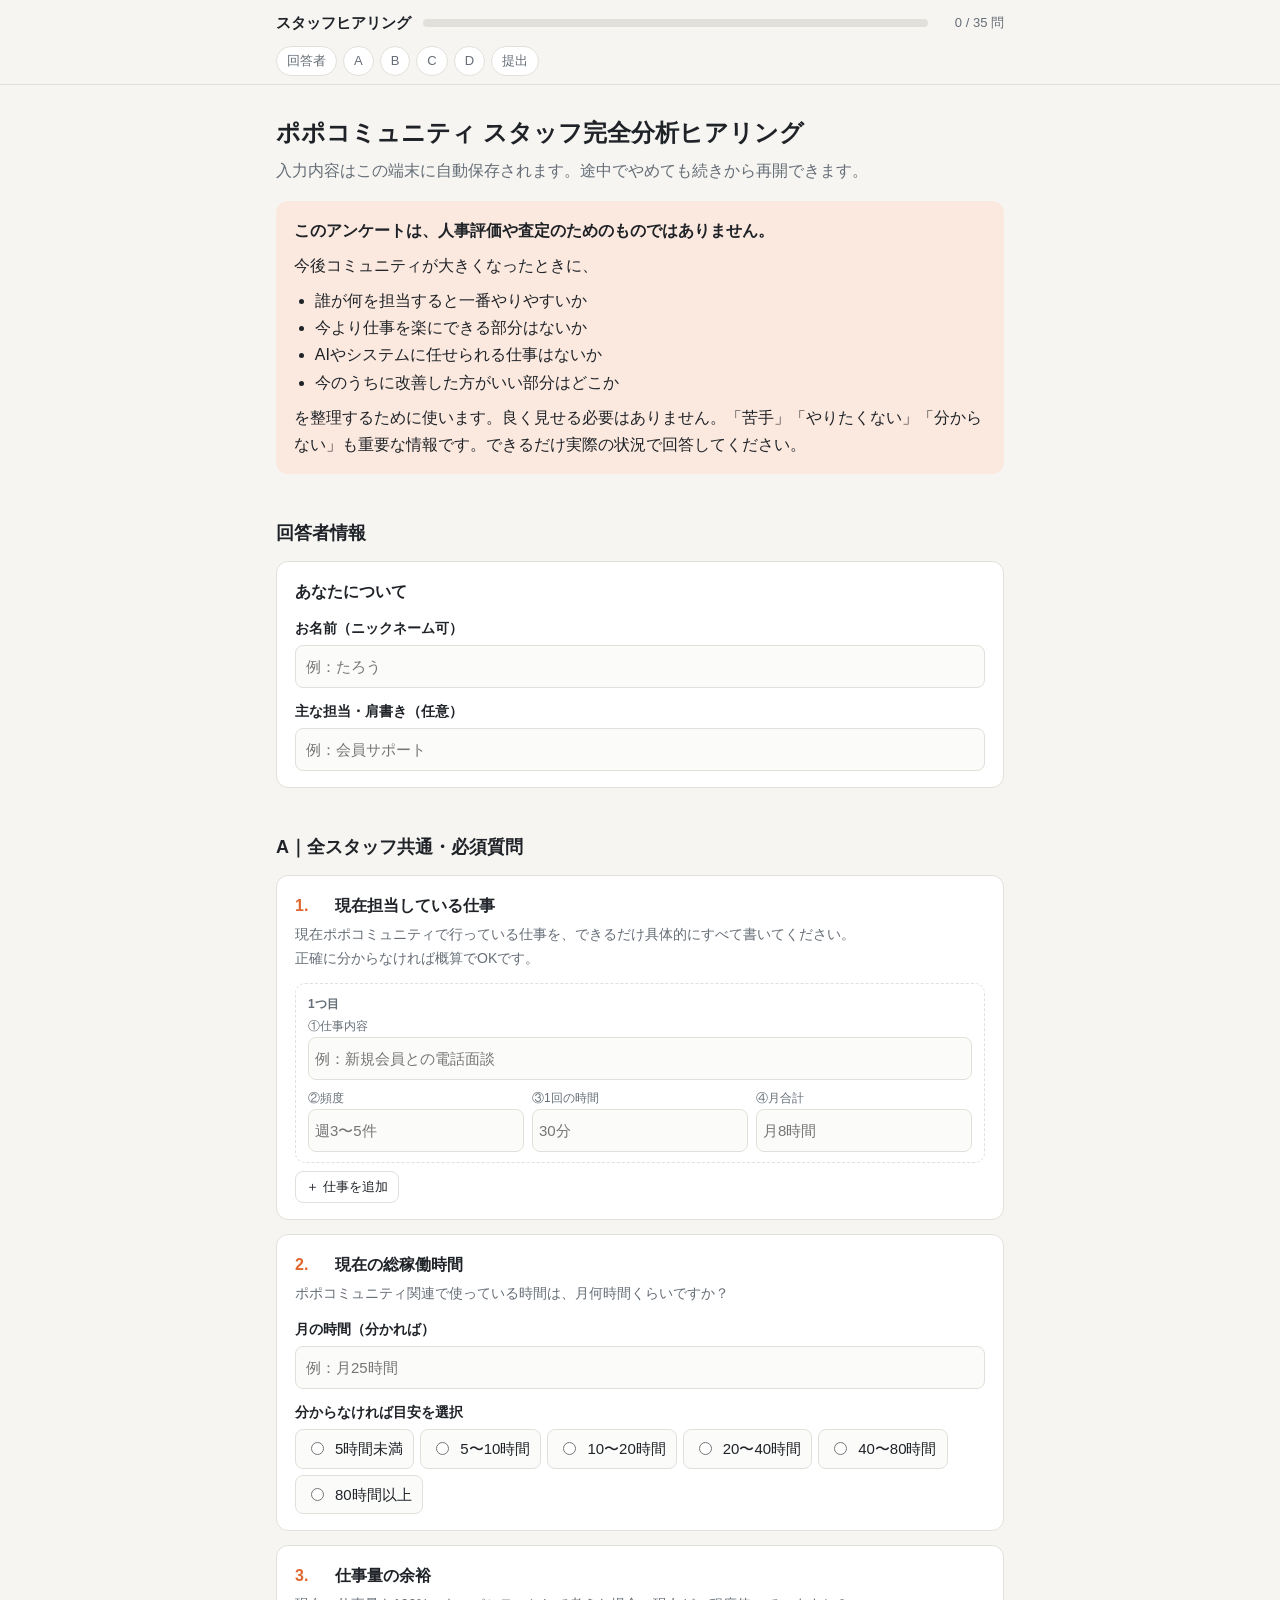
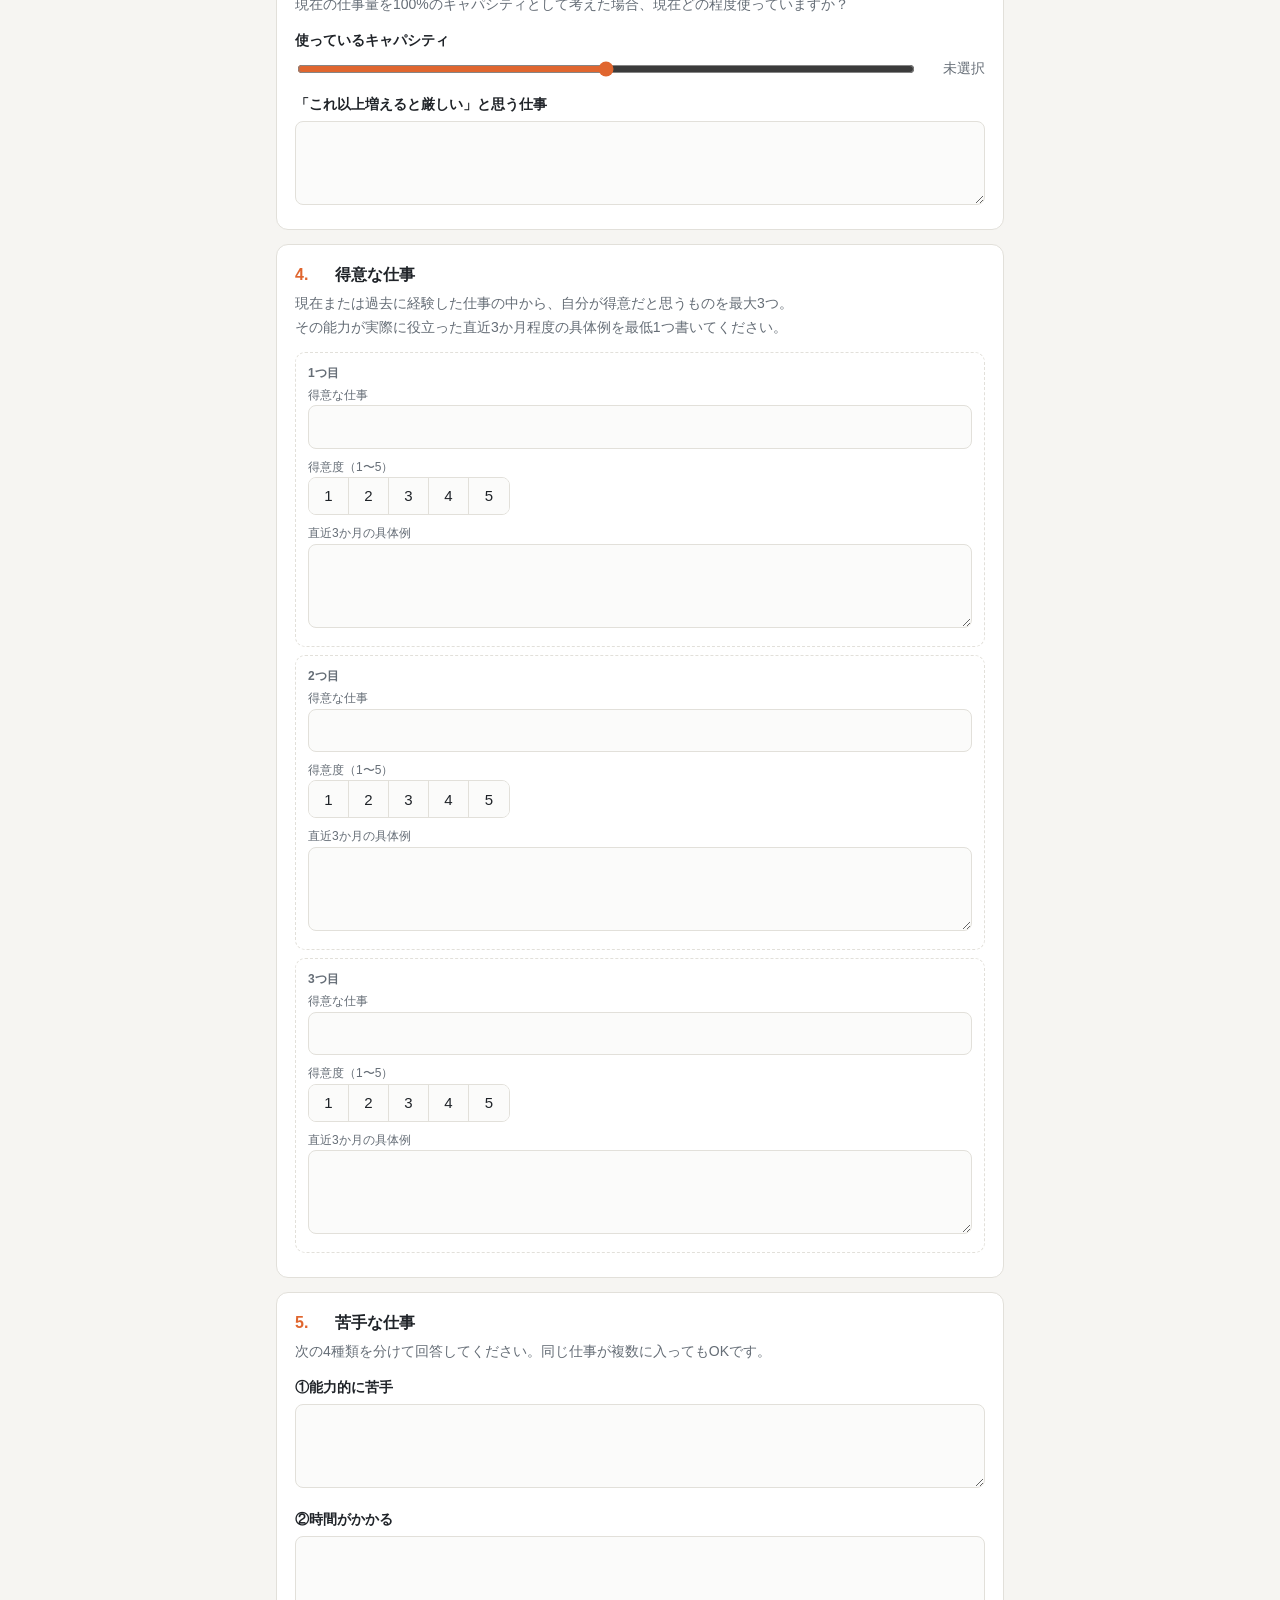
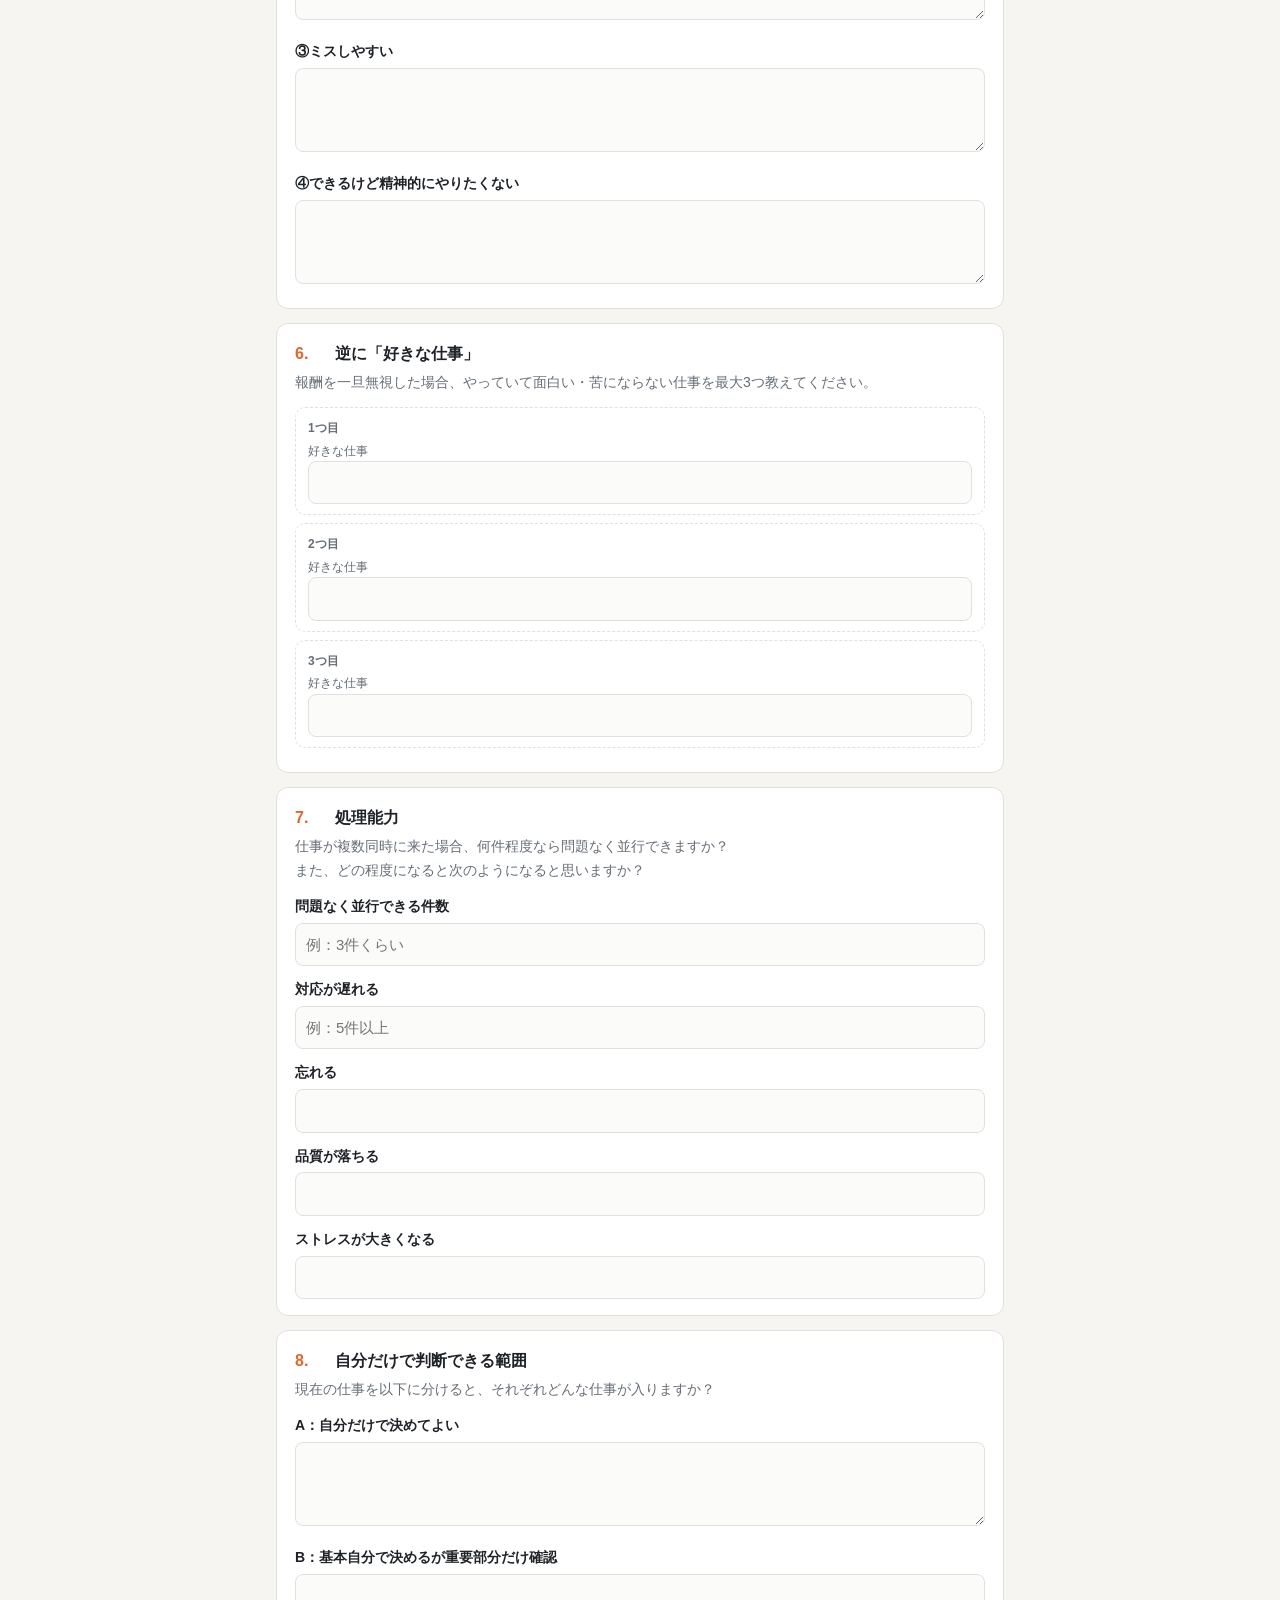
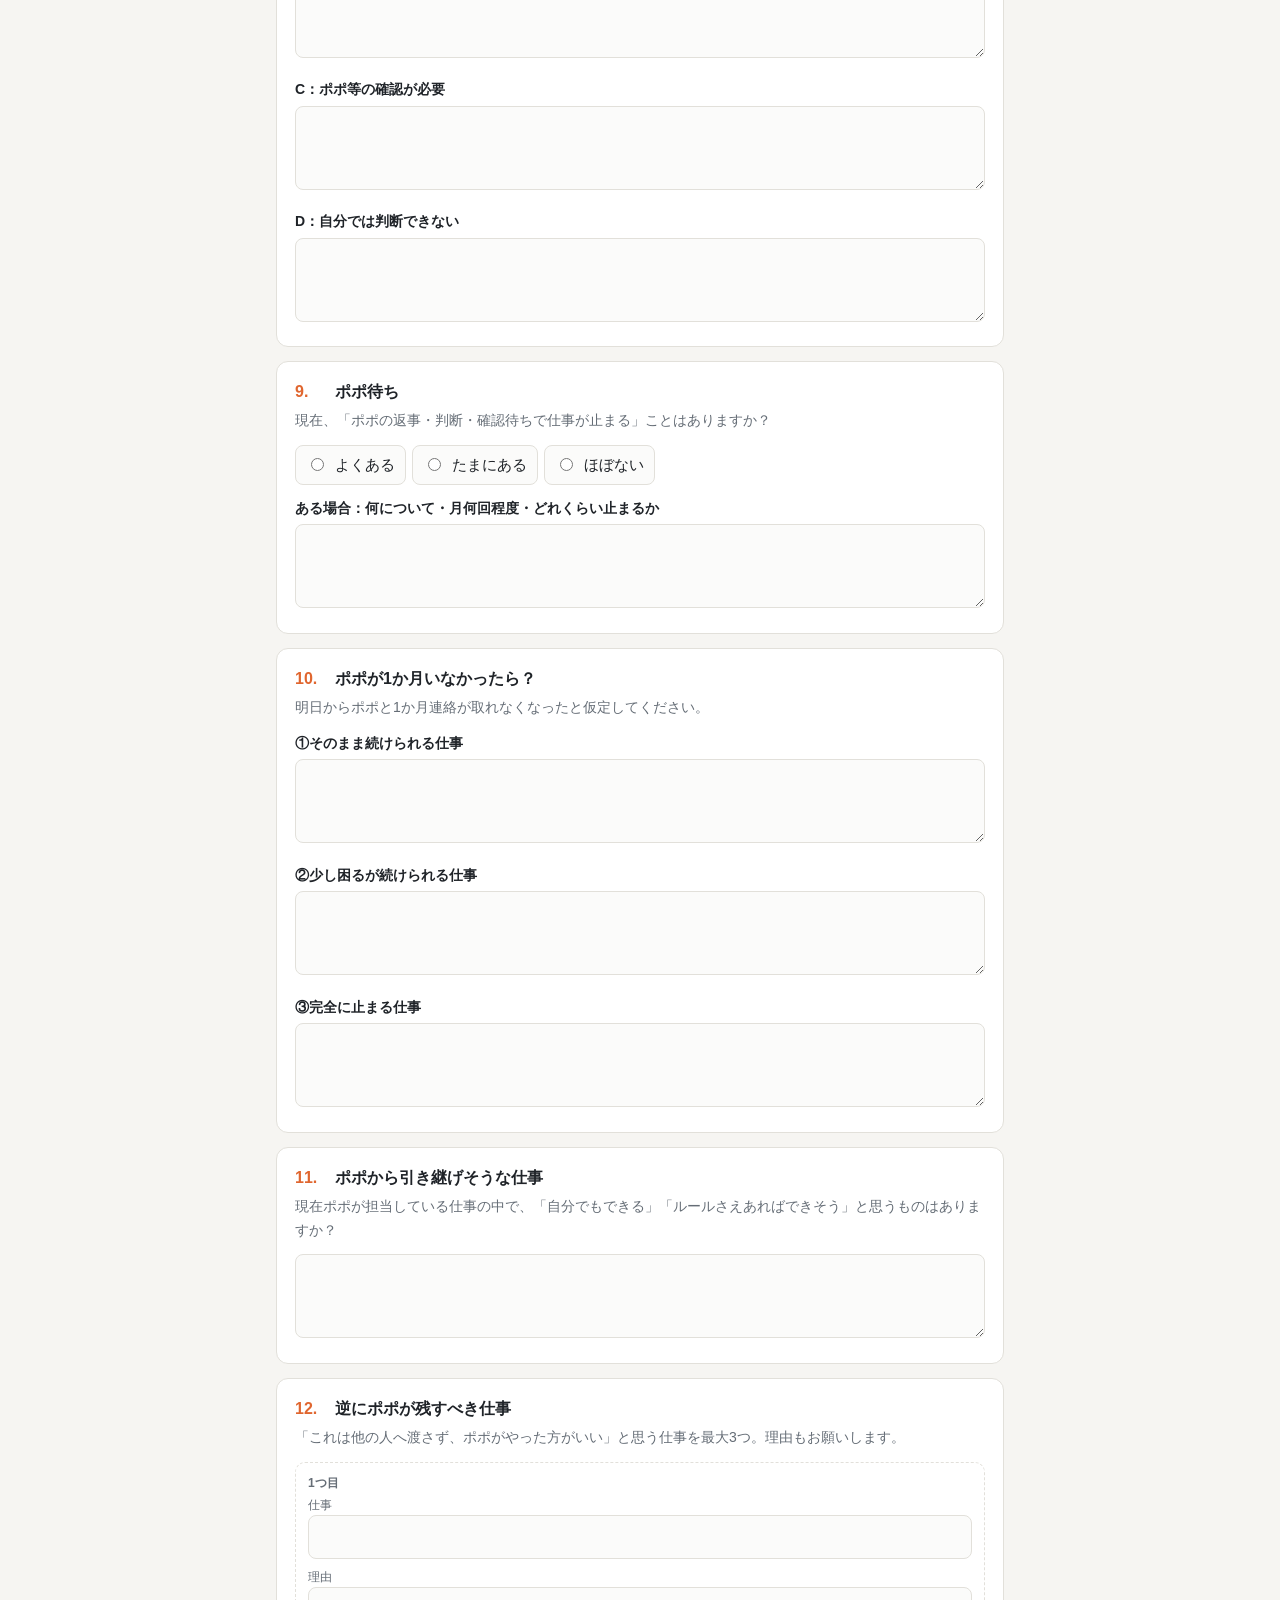
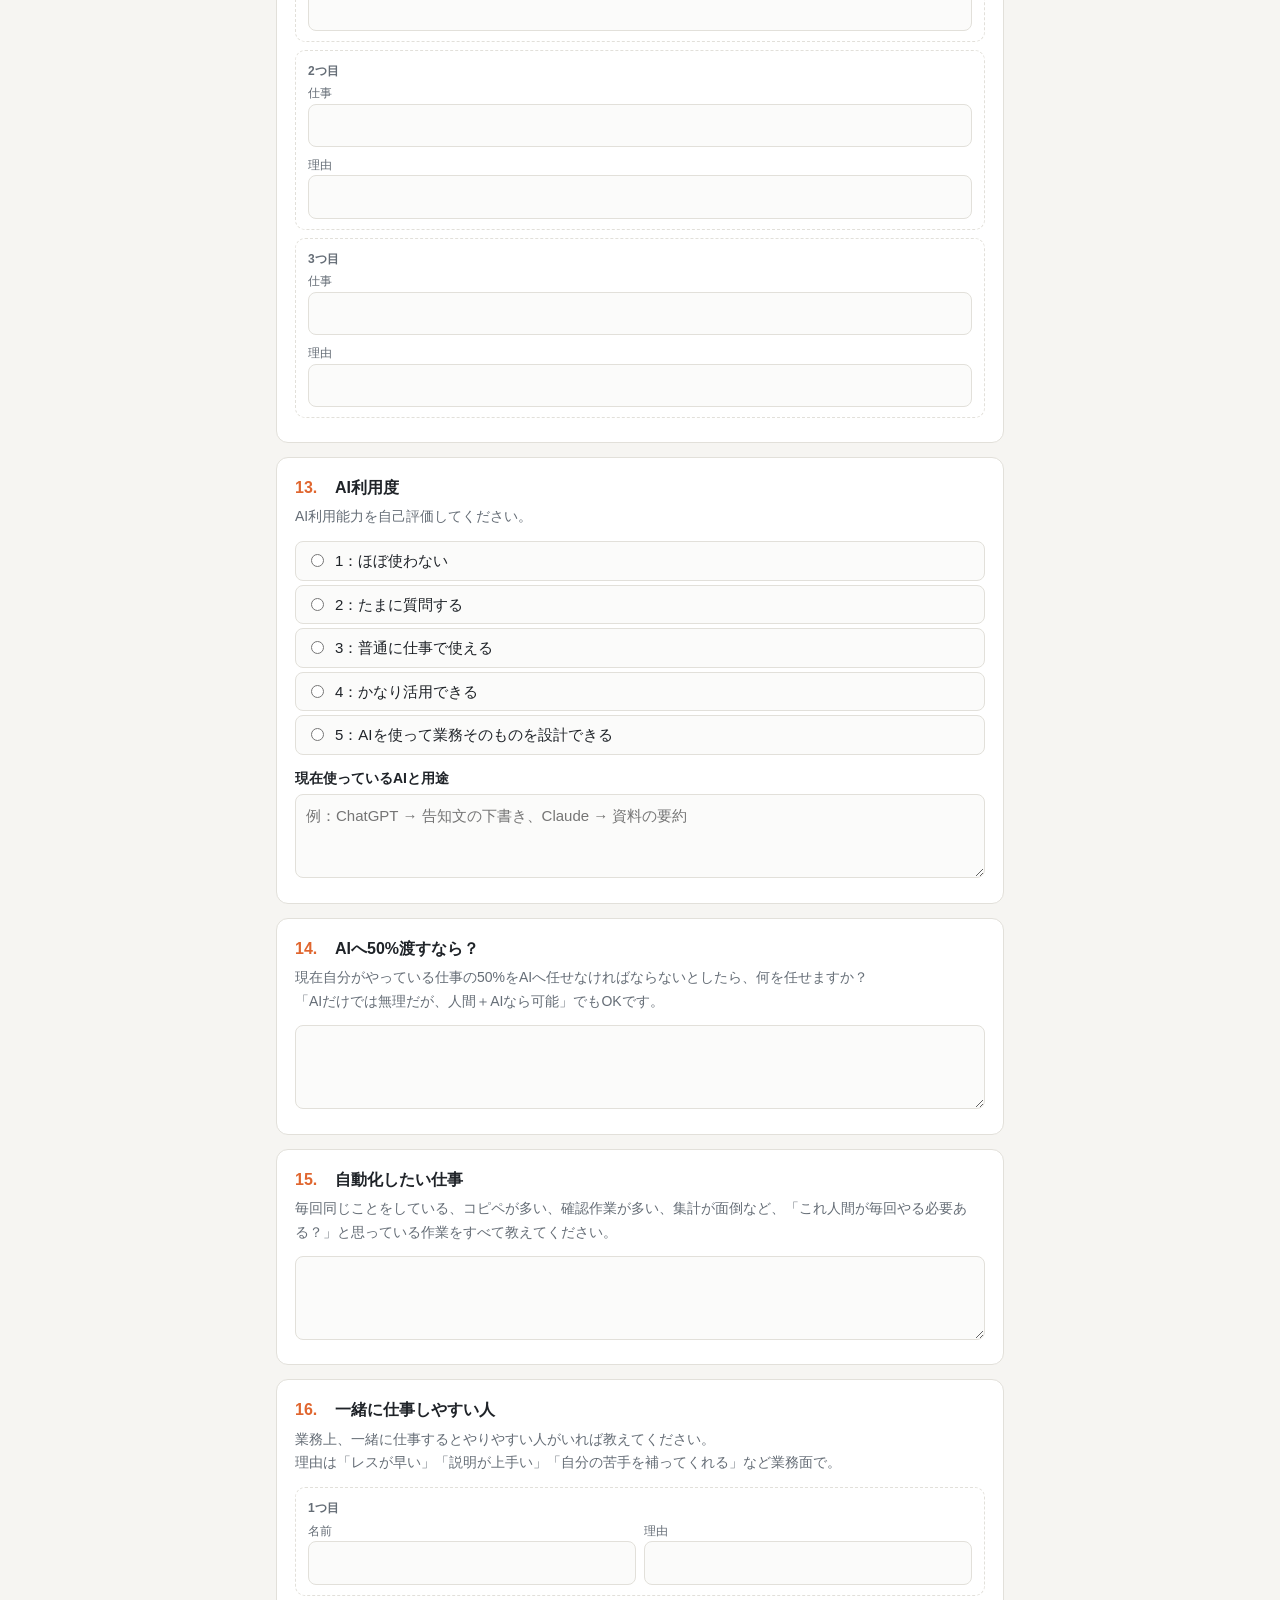
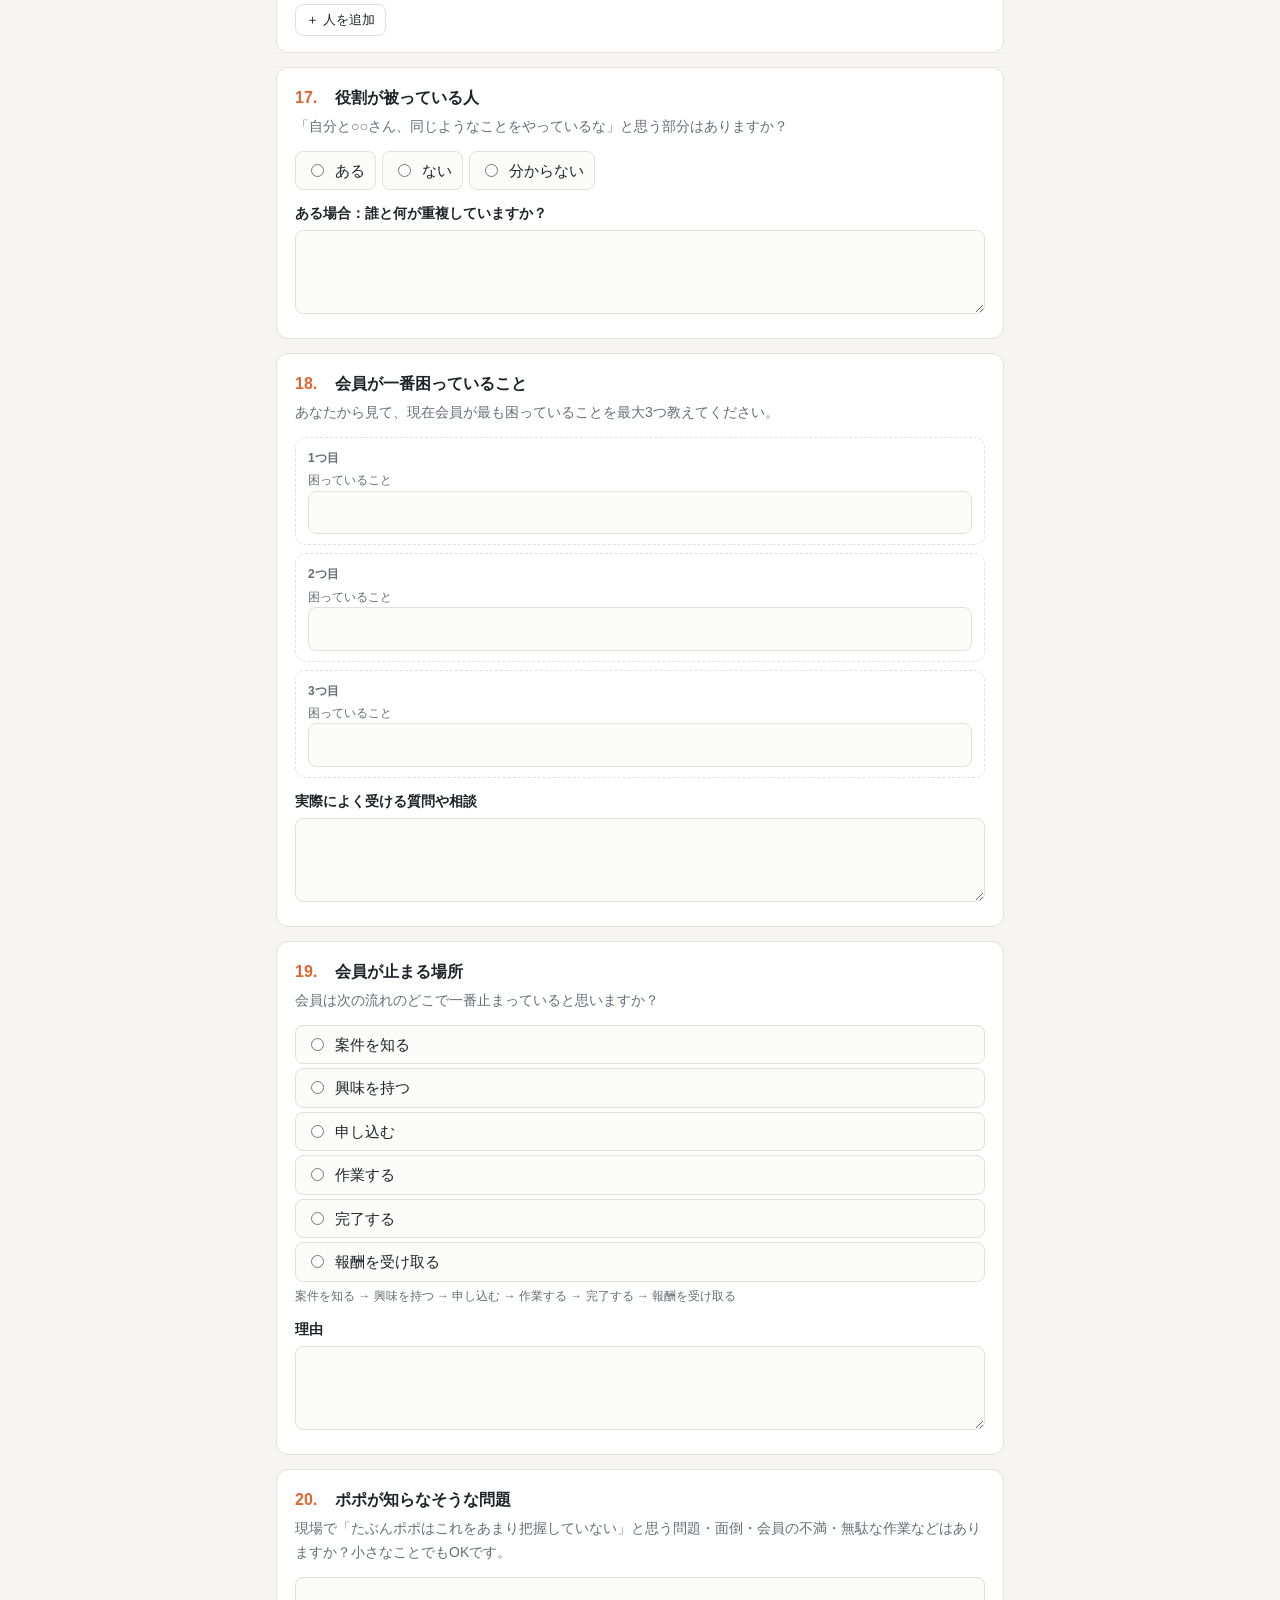
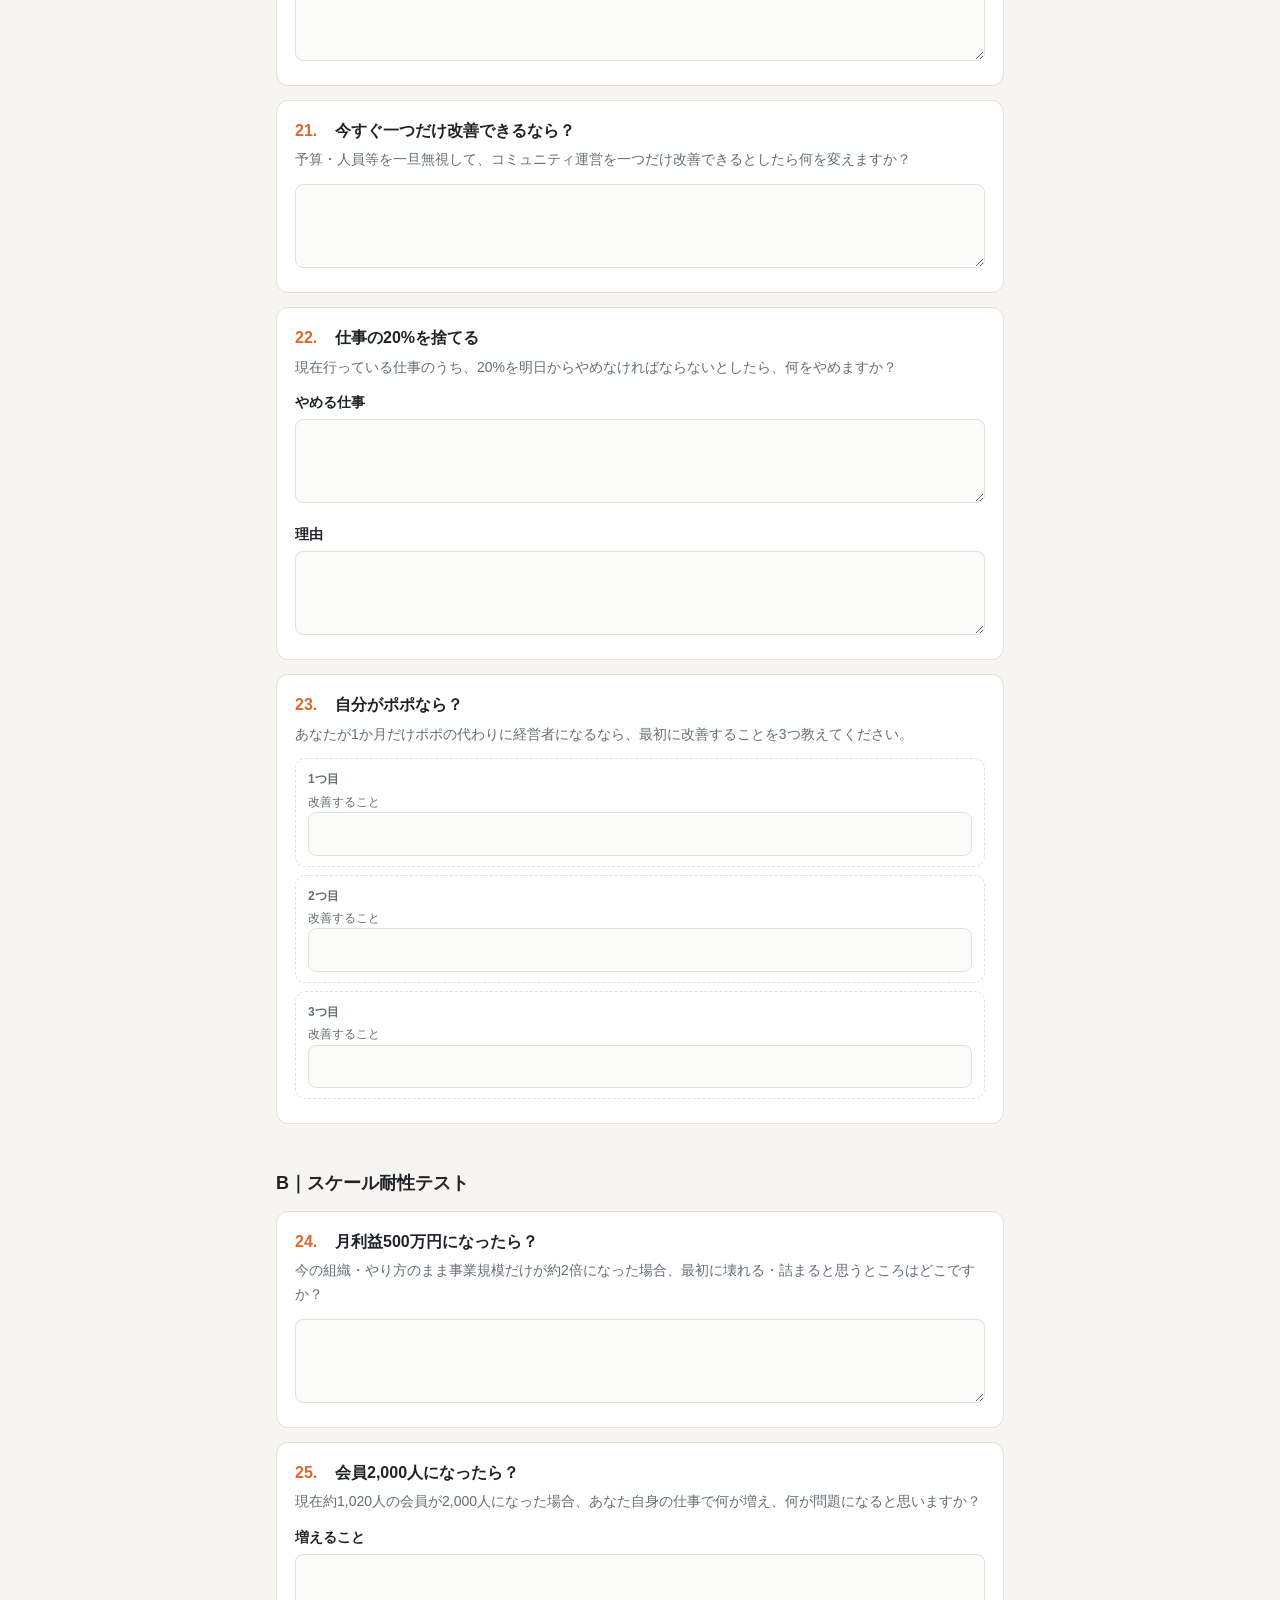
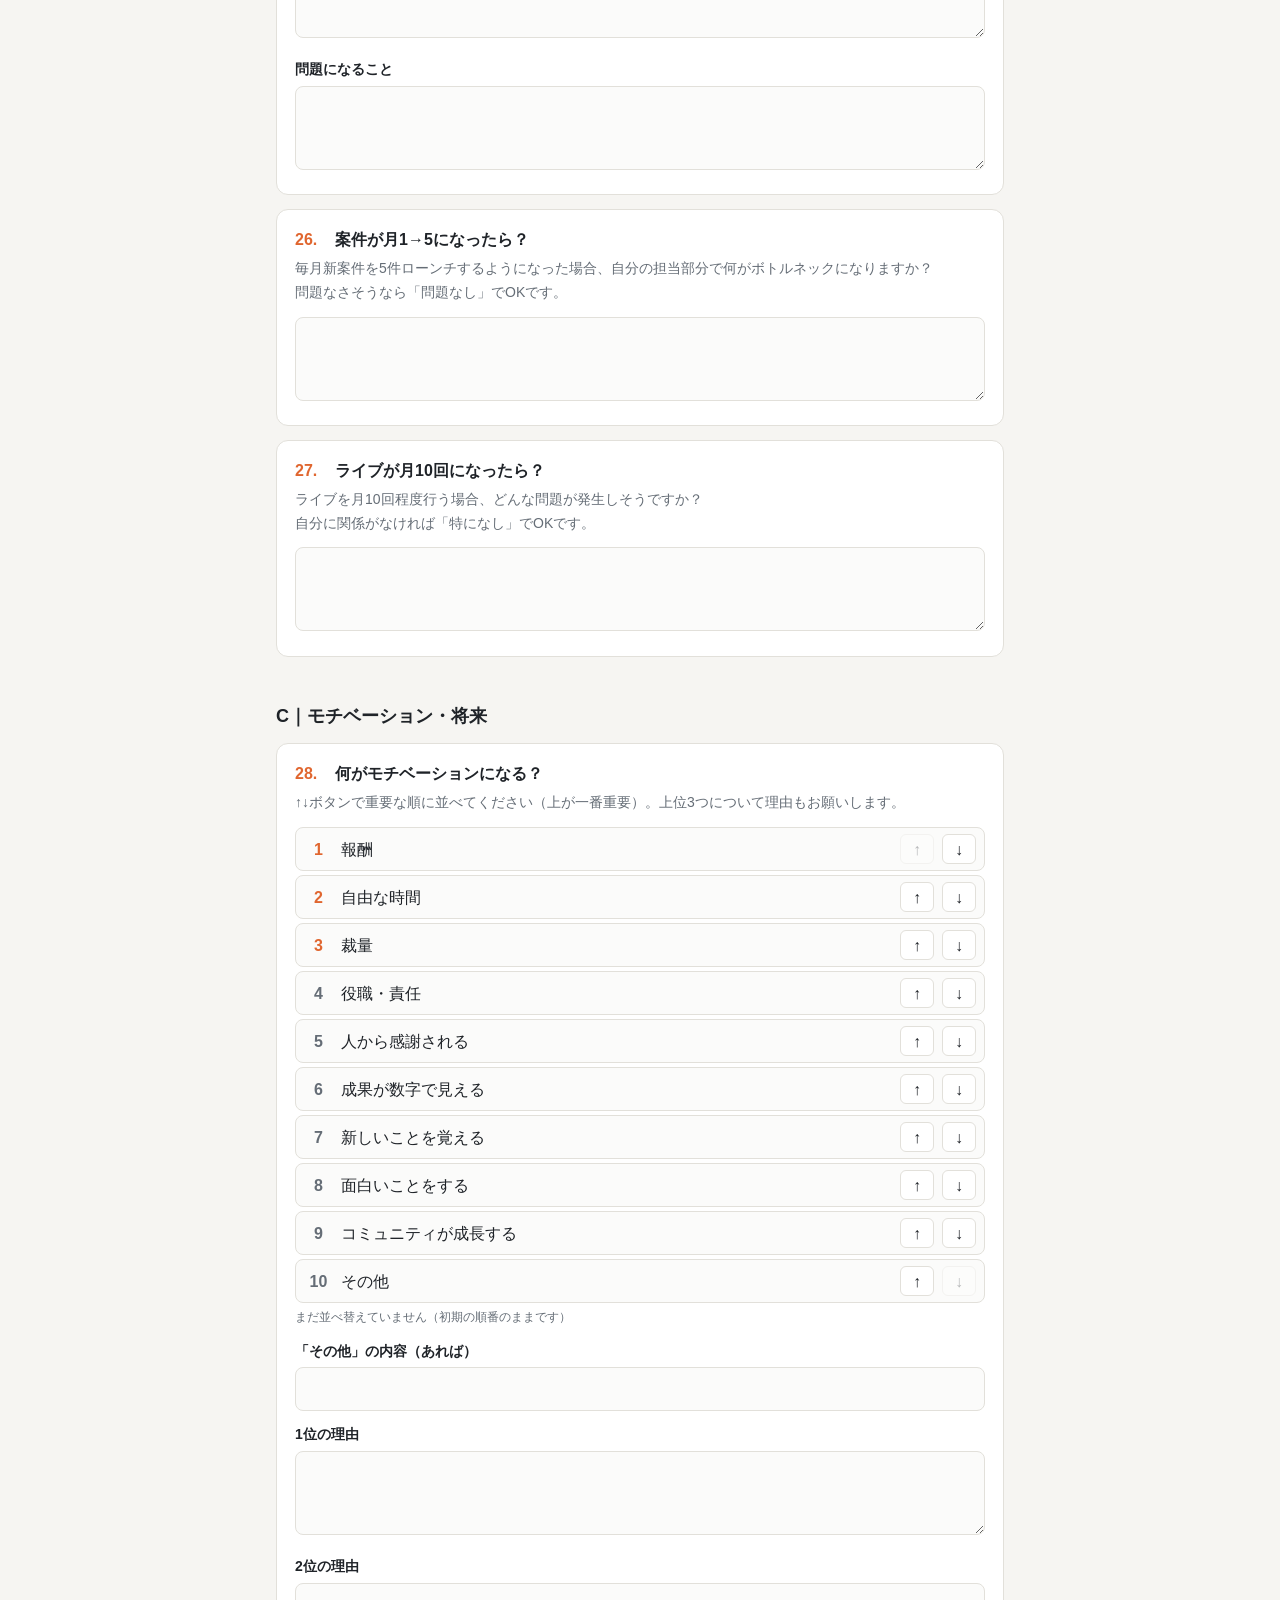
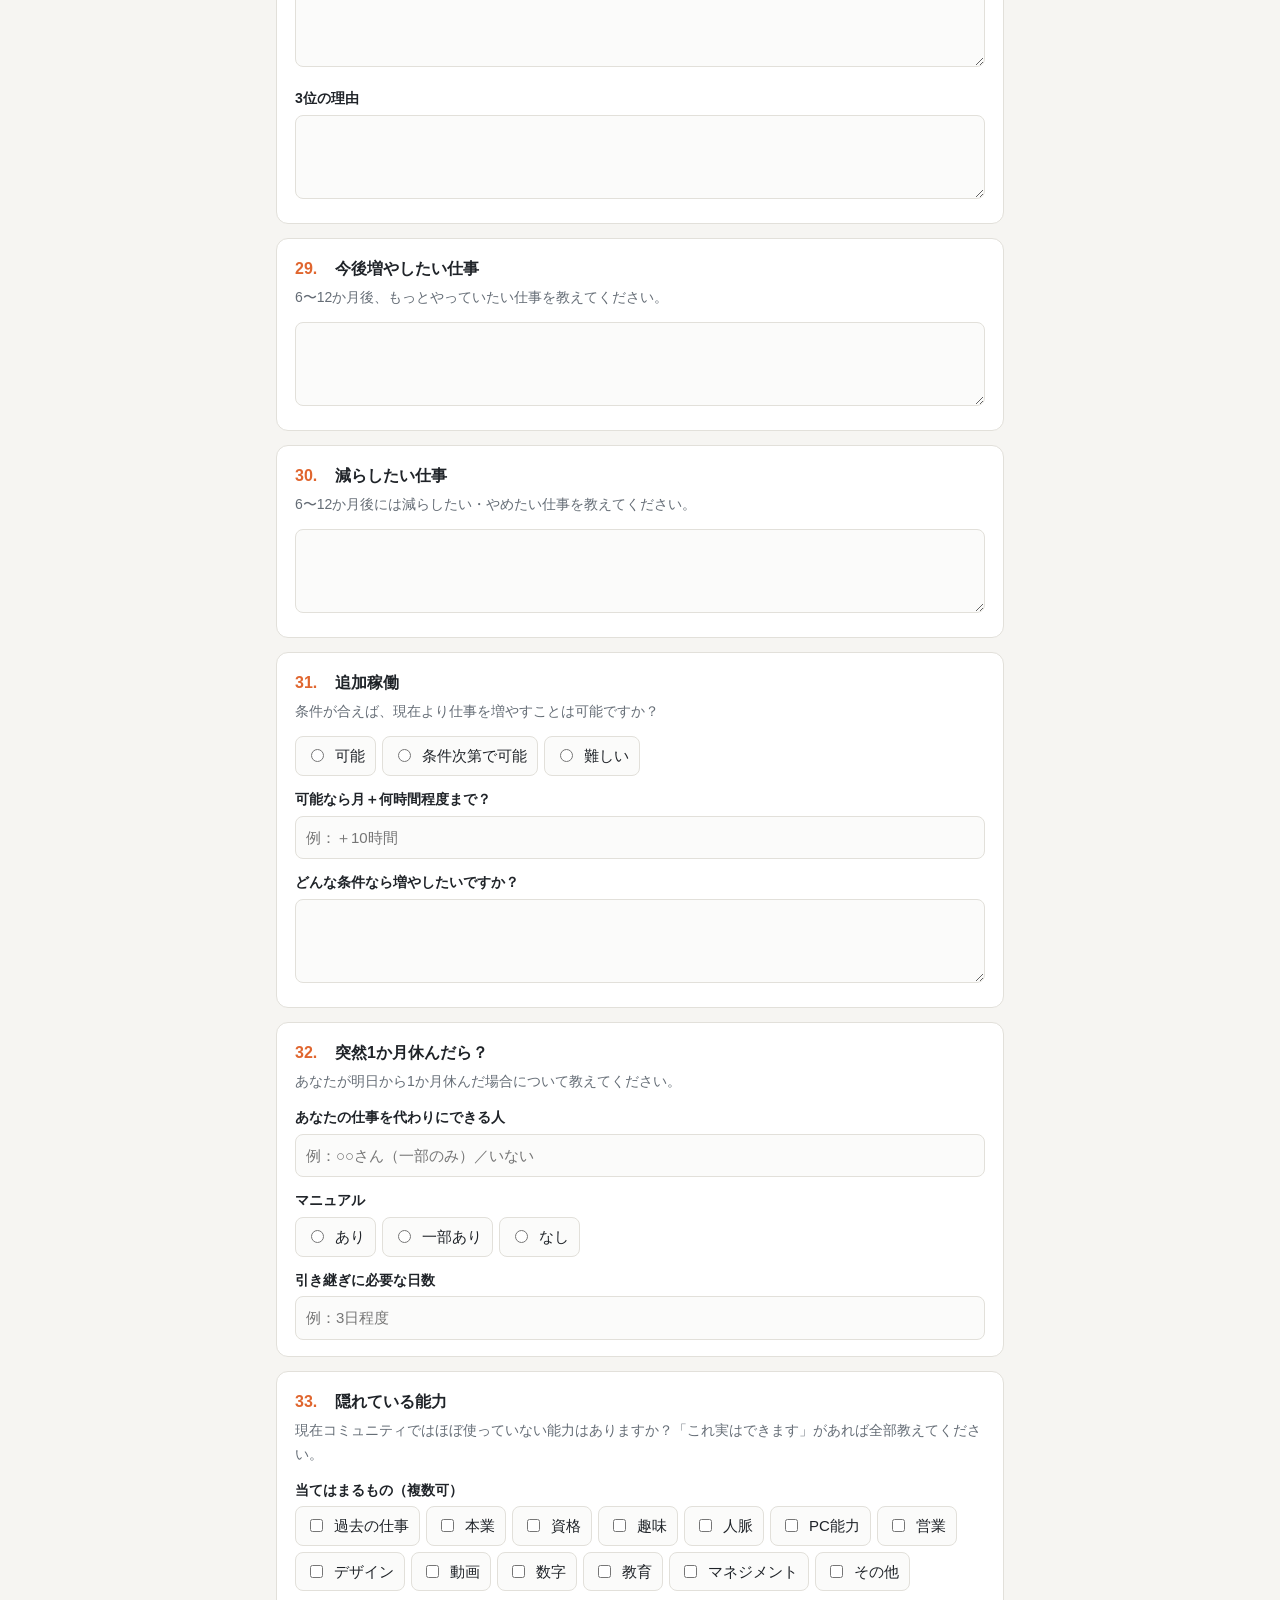
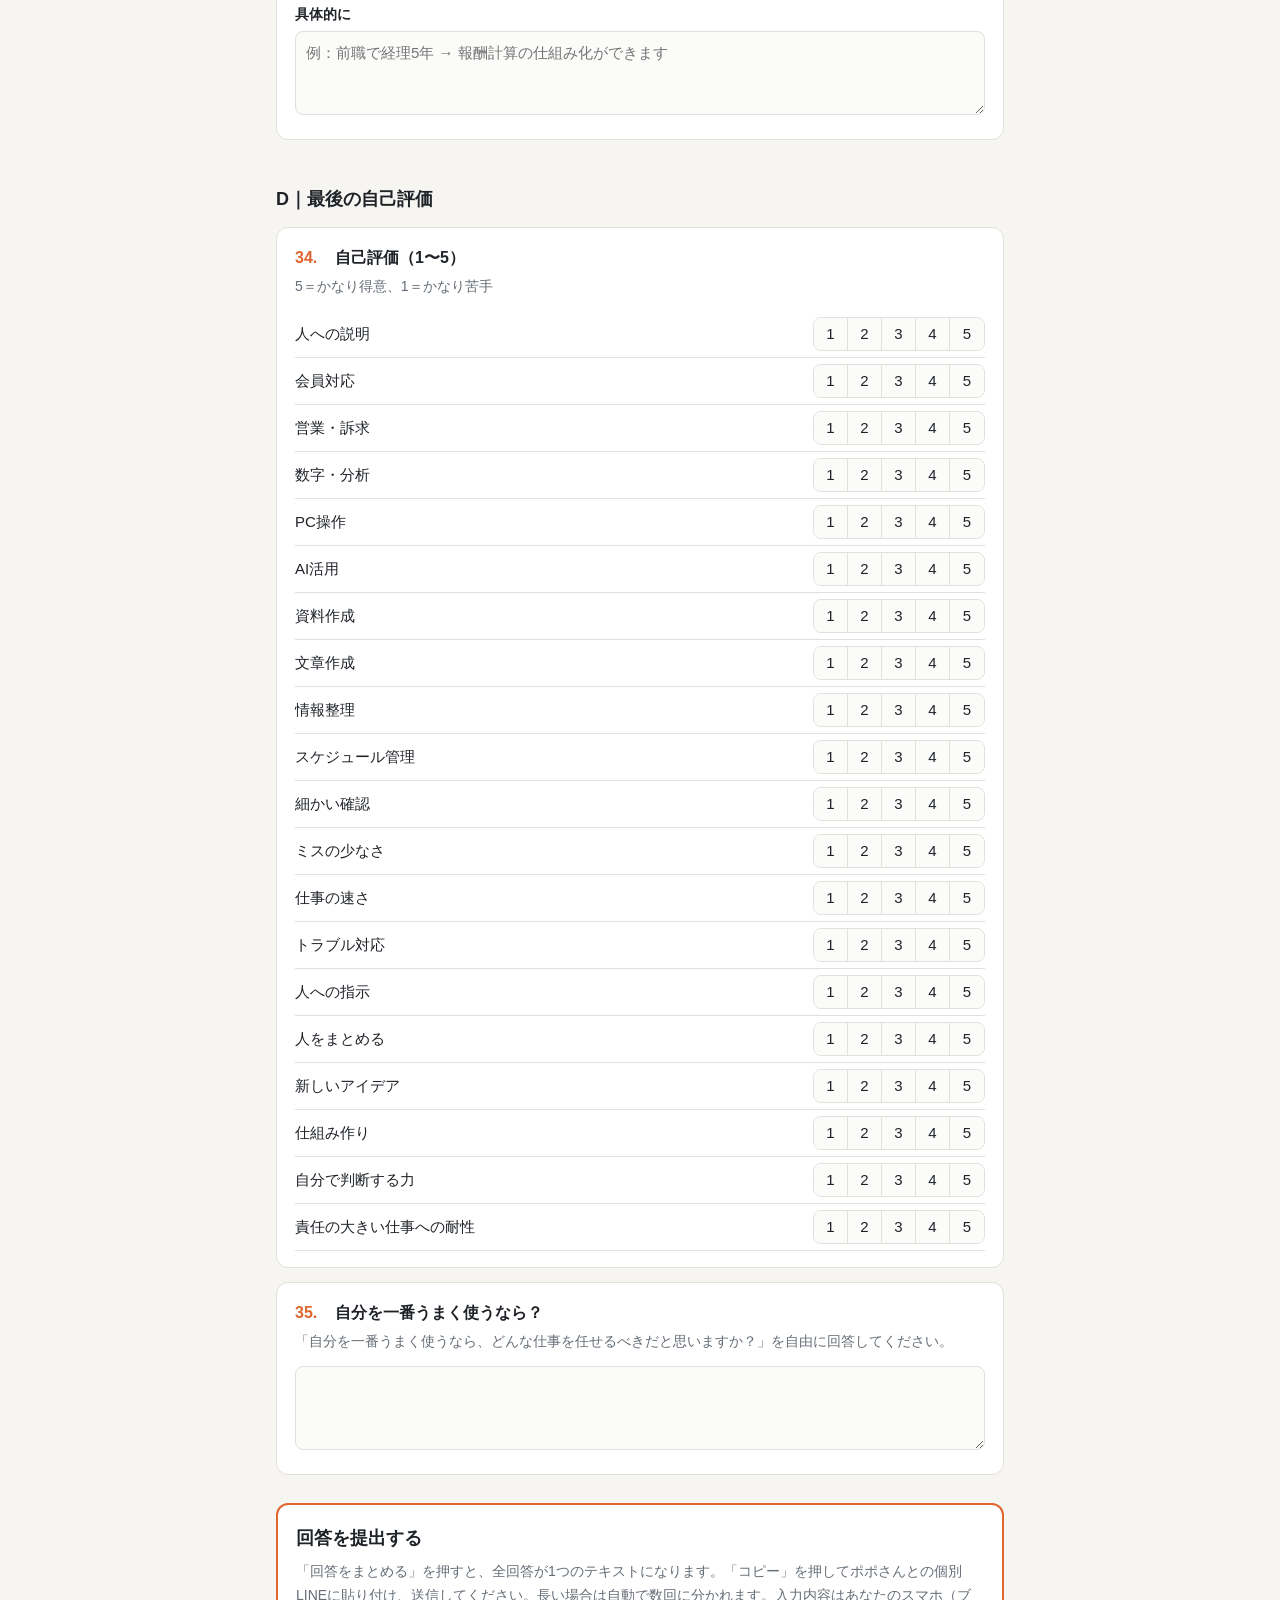
==== commit bdd4c72f: "Tidy survey layout and LINE text after role-play test - Q1 task rows: frequency/time/monthly fields " ====
--- a/popo-survey/index.html
+++ b/popo-survey/index.html
@@ -103,6 +103,8 @@
   .rows .row .rn { font-size: 12px; color: var(--muted); font-weight: 700; margin-bottom: 2px; }
   .rows .row .cols { display: grid; grid-template-columns: 1fr 1fr; gap: 8px; }
   .rows .row .cols .c.full { grid-column: 1 / -1; }
+  .rows .row .cols.c3 { grid-template-columns: repeat(3, 1fr); }
+  .rows .row .cols.c3 input { padding: 8px 6px; }
   .rows .row .cols .c label { font-size: 12px; color: var(--muted); display: block; }
   .rows .del {
     position: absolute; top: 6px; right: 8px; border: 0; background: none; color: var(--muted);
@@ -143,6 +145,9 @@
   .finish h2 { margin: 0 0 6px; font-size: 18px; }
   .actions { display: flex; flex-wrap: wrap; gap: 8px; margin-top: 10px; }
   .saved { font-size: 12px; color: var(--muted); }
+  .sendst { margin: 12px 0 0; padding: 10px 12px; border-radius: 8px; background: var(--accent-soft); font-size: 14px; }
+  .sendst.ok { background: transparent; border: 1px solid var(--ok); color: var(--ok); font-weight: 600; }
+  .btn:disabled { opacity: .6; cursor: default; }
   dialog {
     width: min(720px, calc(100vw - 32px)); max-height: calc(100vh - 48px); border: 1px solid var(--line);
     border-radius: 12px; padding: 0; background: var(--card); color: var(--text);
@@ -161,7 +166,7 @@
   }
   .toast.show { opacity: 1; }
   @media (max-width: 560px) {
-    .rows .row .cols { grid-template-columns: 1fr; }
+    .rows .row .cols:not(.c3) { grid-template-columns: 1fr; }
     .grid td { display: block; border: 0; padding: 2px 0; text-align: left !important; }
     .grid tr { display: block; border-bottom: 1px solid var(--line); padding: 6px 0; }
     header.top .ttl { display: none; }
@@ -203,15 +208,17 @@
 
   <div class="finish" id="finish">
     <h2>回答を提出する</h2>
-    <p class="desc" style="margin:0">「回答をまとめる」を押すと、全回答が1つのテキストになります。コピーしてポポにLINE等で送るか、ファイルを保存して送ってください。</p>
+    <p class="desc" style="margin:0" id="finishDesc"></p>
     <div class="actions">
-      <button class="btn primary" id="btnExport">回答をまとめる</button>
+      <button class="btn primary" id="btnSend" hidden>ポポさんに送信する</button>
+      <button class="btn" id="btnExport">LINEで送る</button>
       <button class="btn" id="btnJson">バックアップ保存（JSON）</button>
       <button class="btn" id="btnImport">バックアップから復元</button>
       <button class="btn" id="btnPrint">印刷 / PDF</button>
       <button class="btn" id="btnReset">すべて消去</button>
       <input type="file" id="fileIn" accept="application/json,.json" hidden>
     </div>
+    <p class="sendst" id="sendStatus" hidden></p>
     <p class="saved" id="savedAt"></p>
   </div>
 </div>
@@ -220,7 +227,7 @@
   <div class="dh"><b>回答まとめ</b><button class="btn small" id="dlgClose">閉じる</button></div>
   <pre id="dlgText"></pre>
   <div class="df">
-    <button class="btn primary" id="dlgCopy">テキストをコピー</button>
+    <div id="copyBox" style="display:flex;flex-wrap:wrap;gap:8px;width:100%"></div>
     <button class="btn" id="dlgDl">テキストファイルを保存</button>
   </div>
 </dialog>
@@ -250,11 +257,11 @@
     { id: "q1", sec: "A", no: "1", title: "現在担当している仕事",
       desc: "現在ポポコミュニティで行っている仕事を、できるだけ具体的にすべて書いてください。\n正確に分からなければ概算でOKです。",
       parts: [
-        { k: "rows", key: "tasks", min: 1, max: 30, addLabel: "＋ 仕事を追加", cols: [
+        { k: "rows", key: "tasks", min: 1, max: 30, compact: true, addLabel: "＋ 仕事を追加", cols: [
           { key: "what", label: "①仕事内容", ph: "例：新規会員との電話面談", full: true },
-          { key: "freq", label: "②頻度", ph: "例：週3〜5件" },
-          { key: "per", label: "③1回あたり時間", ph: "例：30分程度" },
-          { key: "month", label: "④月合計時間", ph: "例：月8時間程度" }
+          { key: "freq", label: "②頻度", short: "頻度", ph: "週3〜5件" },
+          { key: "per", label: "③1回の時間", short: "1回", ph: "30分" },
+          { key: "month", label: "④月合計", short: "月計", ph: "月8時間" }
         ]}
       ]},
     { id: "q2", sec: "A", no: "2", title: "現在の総稼働時間",
@@ -455,6 +462,11 @@
       desc: "「自分を一番うまく使うなら、どんな仕事を任せるべきだと思いますか？」を自由に回答してください。",
       parts: [ { k: "area", key: "v" } ]}
   ];
+
+  // ---------- 送信先 ----------
+  // ポポさんが setup.html の手順で発行した Google Apps Script の URL を入れる。
+  // 空のままだと自動送信は無効になり、LINEに貼り付ける方法だけになる。
+  var ENDPOINT = "";
 
   // ---------- 保存 ----------
   var STORE_KEY = "popo-staff-hearing-v1";
@@ -636,7 +648,7 @@
             rows.splice(ri, 1); commit(); draw();
           }}));
         }
-        var cols = h("div", { class: "cols" });
+        var cols = h("div", { class: "cols" + (p.compact ? " c3" : "") });
         p.cols.forEach(function (c) {
           var cell = h("div", { class: "c" + (c.full || p.cols.length === 1 ? " full" : "") });
           cell.appendChild(h("label", { text: c.label }));
@@ -777,7 +789,7 @@
           if (c.k === "scale") val = val + "/5";
           if (ci === 0 && p.cols.length > 1 && c.key === "what") return String(val).trim();
           if (p.cols.length === 1) return String(val).trim();
-          return c.label.replace(/^[①-⑳]/, "").replace(/（1〜5）$/, "") + "：" + String(val).trim();
+          return (c.short || c.label.replace(/^[①-⑳]/, "").replace(/（1〜5）$/, "")) + "：" + String(val).trim();
         }).filter(Boolean);
         return head + segs.join("｜");
       });
@@ -801,7 +813,7 @@
     else if (p.k === "percent") s = v + "%";
     else if (p.k === "scale") s = v + "/5" + (p.opts ? "（" + p.opts[v - 1] + "）" : "");
     else s = String(v).trim();
-    if (s.indexOf("\n") >= 0) return (lbl ? lbl + "\n" : "") + indent(s);
+    if (s.indexOf("\n") >= 0) return lbl ? lbl + "\n" + indent(s) : s;
     return lbl ? lbl + " " + s : s;
   }
   function buildText() {
@@ -846,13 +858,23 @@
   }
 
   var dlg = document.getElementById("dlg");
-  document.getElementById("btnExport").addEventListener("click", function () {
-    document.getElementById("dlgText").textContent = buildText();
-    if (dlg.showModal) dlg.showModal(); else dlg.setAttribute("open", "");
-  });
-  document.getElementById("dlgClose").addEventListener("click", function () { dlg.close ? dlg.close() : dlg.removeAttribute("open"); });
-  document.getElementById("dlgCopy").addEventListener("click", function () {
-    var text = buildText();
+  // LINEの1メッセージ上限に収まるよう、質問の区切りで分割する
+  var CHUNK = 4000;
+  function splitText(text) {
+    if (text.length <= CHUNK) return [text];
+    var blocks = text.split(/\n(?=\n[■▼])/);
+    var parts = [], cur = "";
+    blocks.forEach(function (b) {
+      if (cur && (cur + "\n" + b).length > CHUNK) { parts.push(cur); cur = b.replace(/^\n/, ""); }
+      else cur = cur ? cur + "\n" + b : b;
+    });
+    if (cur) parts.push(cur);
+    var name = (get("q0", "name") || "").trim();
+    return parts.map(function (t, i) {
+      return "【" + (i + 1) + "/" + parts.length + "】" + (i && name ? name + "（続き）" : "") + "\n" + t;
+    });
+  }
+  function copyText(text) {
     function fallback() {
       var ta = h("textarea"); ta.value = text; ta.style.position = "fixed"; ta.style.opacity = "0";
       document.body.appendChild(ta); ta.select();
@@ -862,10 +884,101 @@
     if (navigator.clipboard && navigator.clipboard.writeText) {
       navigator.clipboard.writeText(text).then(function () { toast("コピーしました"); }, fallback);
     } else fallback();
+  }
+  var copyBox = document.getElementById("copyBox");
+  document.getElementById("btnExport").addEventListener("click", function () {
+    var text = buildText();
+    var parts = splitText(text);
+    document.getElementById("dlgText").textContent = text;
+    copyBox.innerHTML = "";
+    if (parts.length > 1) {
+      copyBox.appendChild(h("p", { class: "note", style: "margin:0 0 6px;width:100%",
+        text: "回答が長いため" + parts.length + "回に分けて送ってください。順番にコピー → LINEに貼り付け → 送信 を繰り返します。" }));
+    }
+    parts.forEach(function (t, i) {
+      var b = h("button", { type: "button", class: "btn primary",
+        text: parts.length > 1 ? "コピー " + (i + 1) + "/" + parts.length : "テキストをコピー" });
+      b.addEventListener("click", function () { copyText(t); b.textContent = (parts.length > 1 ? (i + 1) + "/" + parts.length + " " : "") + "コピー済み ✓"; });
+      copyBox.appendChild(b);
+    });
+    if (dlg.showModal) dlg.showModal(); else dlg.setAttribute("open", "");
   });
+  document.getElementById("dlgClose").addEventListener("click", function () { dlg.close ? dlg.close() : dlg.removeAttribute("open"); });
   document.getElementById("dlgDl").addEventListener("click", function () {
     download(buildText(), fileBase() + ".txt", "text/plain;charset=utf-8");
   });
+  // ---------- 送信 ----------
+  var btnSend = document.getElementById("btnSend");
+  var btnExport = document.getElementById("btnExport");
+  var sendStatus = document.getElementById("sendStatus");
+  function setStatus(msg, ok) {
+    sendStatus.hidden = !msg; sendStatus.textContent = msg || "";
+    sendStatus.classList.toggle("ok", !!ok);
+  }
+  function renderSendArea() {
+    var desc = document.getElementById("finishDesc");
+    if (ENDPOINT) {
+      btnSend.hidden = false;
+      btnExport.textContent = "送信できないときはLINEで送る";
+      desc.textContent = "「ポポさんに送信する」を押すと、回答がポポさんのスプレッドシートとメールに直接届きます。ポポさん以外（他のスタッフやページの管理者）には見えません。送信後に書き直して、もう一度送信することもできます。";
+    } else {
+      btnSend.hidden = true;
+      btnExport.textContent = "回答をまとめる（LINEで送る）";
+      btnExport.classList.add("primary");
+      desc.textContent = "「回答をまとめる」を押すと、全回答が1つのテキストになります。「コピー」を押してポポさんとの個別LINEに貼り付け、送信してください。長い場合は自動で数回に分かれます。入力内容はあなたのスマホ（ブラウザ）の中にだけ保存され、どこにも自動送信されないので、ポポさん以外の人に見られることはありません。";
+    }
+    if (S.submittedAt) setStatus("✓ " + new Date(S.submittedAt).toLocaleString("ja-JP") + " にポポさんへ送信済み", true);
+    else setStatus("");
+  }
+  function newId() {
+    return Date.now().toString(36) + "-" + Math.random().toString(36).slice(2, 10);
+  }
+  function postAnswers(payload) {
+    var body = JSON.stringify(payload);
+    // Content-Type を付けない（text/plain）ことで、Apps Script でも CORS の事前確認なしに送れる
+    return fetch(ENDPOINT, { method: "POST", body: body })
+      .then(function (r) { return r.json(); })
+      .then(function (d) {
+        if (!d || !d.ok) { var e = new Error((d && d.error) || "送信先でエラーが起きました"); e.server = true; throw e; }
+        return true;
+      })
+      .catch(function (err) {
+        if (err.server) throw err;
+        // 返事が読めなかった場合だけ、返事を待たない方式で再送する（同じIDは送信先で重複登録されない）
+        return fetch(ENDPOINT, { method: "POST", mode: "no-cors", body: body }).then(function () { return false; });
+      });
+  }
+  btnSend.addEventListener("click", function () {
+    var name = (get("q0", "name") || "").trim();
+    if (!name) {
+      alert("最初の「お名前」を入力してから送信してください。");
+      document.getElementById("q0").scrollIntoView({ behavior: "smooth" });
+      return;
+    }
+    var qs = Q.filter(function (q) { return q.no; });
+    var left = qs.length - qs.filter(isAnswered).length;
+    var msg = (left ? "未回答の質問が " + left + " 問あります。\n" : "") +
+      (S.submittedAt ? "前回の送信内容を、今の内容で送り直します。\n" : "") + "ポポさんに送信しますか？";
+    if (!confirm(msg)) return;
+    flush();
+    if (!S.pendingId) { S.pendingId = newId(); save(); }
+    var payload = {
+      id: S.pendingId, name: name, role: (get("q0", "role") || "").trim(),
+      progress: (qs.length - left) + "/" + qs.length, text: buildText(), answers: S.answers
+    };
+    btnSend.disabled = true; btnSend.textContent = "送信中…";
+    setStatus("送信中です。画面を閉じずにお待ちください。");
+    postAnswers(payload).then(function (confirmed) {
+      S.submittedAt = new Date().toISOString(); delete S.pendingId; save();
+      renderSendArea();
+      if (!confirmed) setStatus("✓ 送信しました（" + new Date(S.submittedAt).toLocaleString("ja-JP") + "）。念のため、ポポさんに「送りました」と一言伝えてください。", true);
+      toast("送信しました");
+    }, function (err) {
+      setStatus("送信できませんでした（" + err.message + "）。電波の良い場所でもう一度押すか、「LINEで送る」を使ってください。");
+    }).then(function () { btnSend.disabled = false; btnSend.textContent = "ポポさんに送信する"; });
+  });
+  renderSendArea();
+
   document.getElementById("btnJson").addEventListener("click", function () {
     download(JSON.stringify({ app: "popo-staff-hearing", version: 1, answers: S.answers, updated: S.updated }, null, 2),
       fileBase() + ".json", "application/json");
@@ -892,7 +1005,7 @@
     S = { answers: {}, updated: null };
     try { localStorage.removeItem(STORE_KEY); } catch (e) {}
     document.getElementById("savedAt").textContent = "";
-    build(); window.scrollTo(0, 0); toast("消去しました");
+    build(); renderSendArea(); window.scrollTo(0, 0); toast("消去しました");
   });
 })();
 </script>
